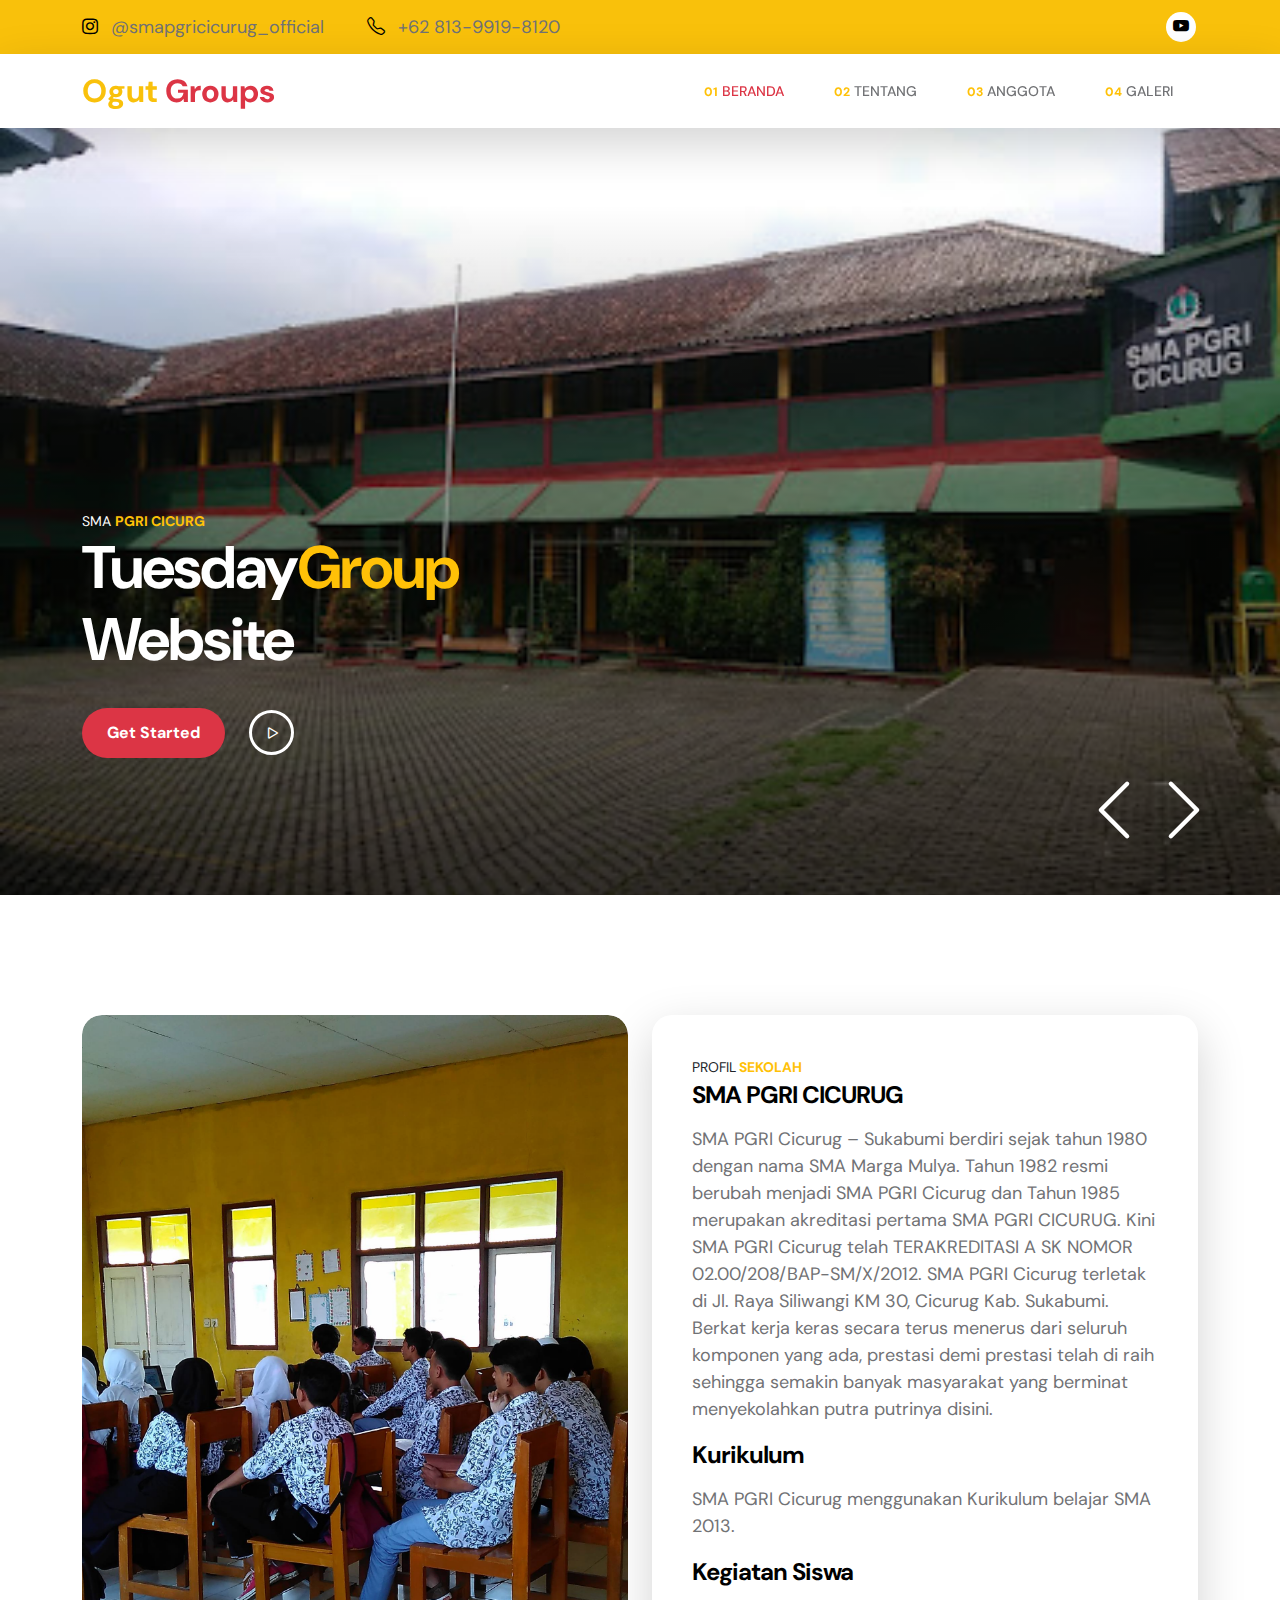
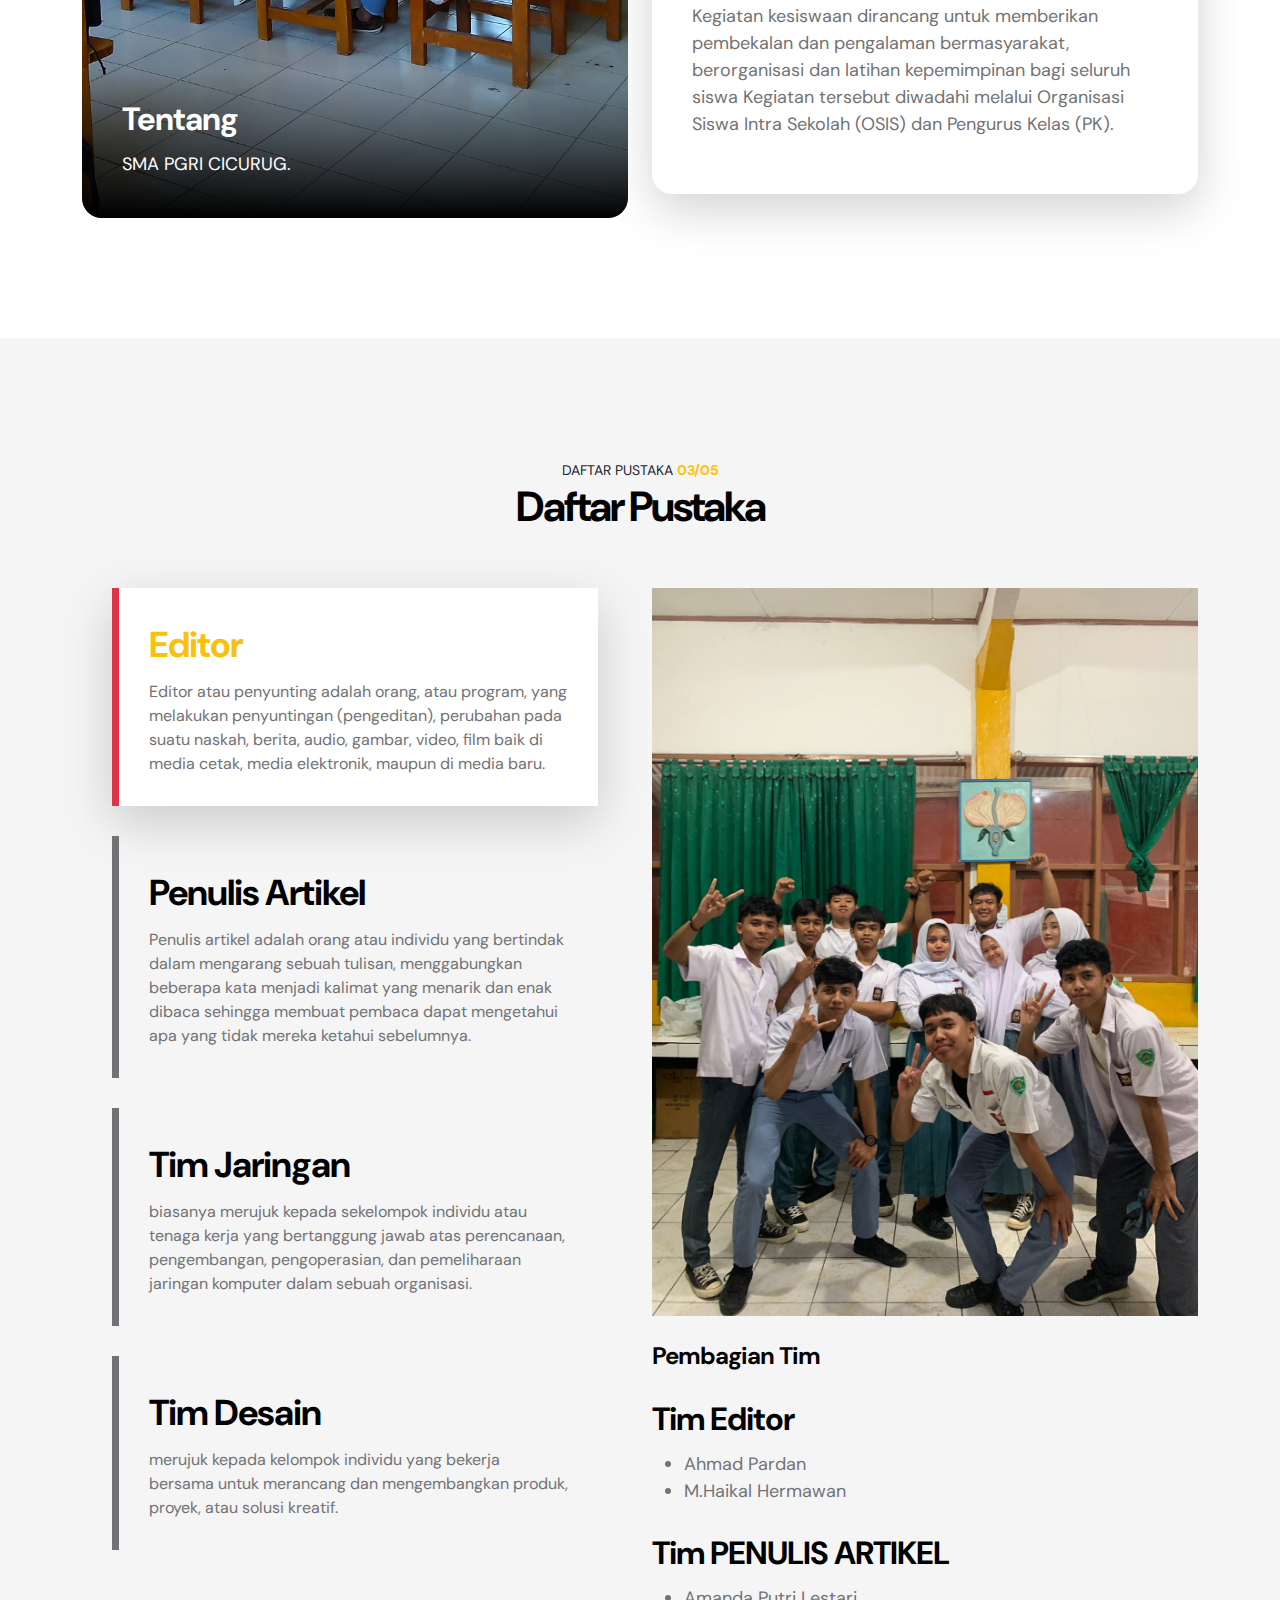
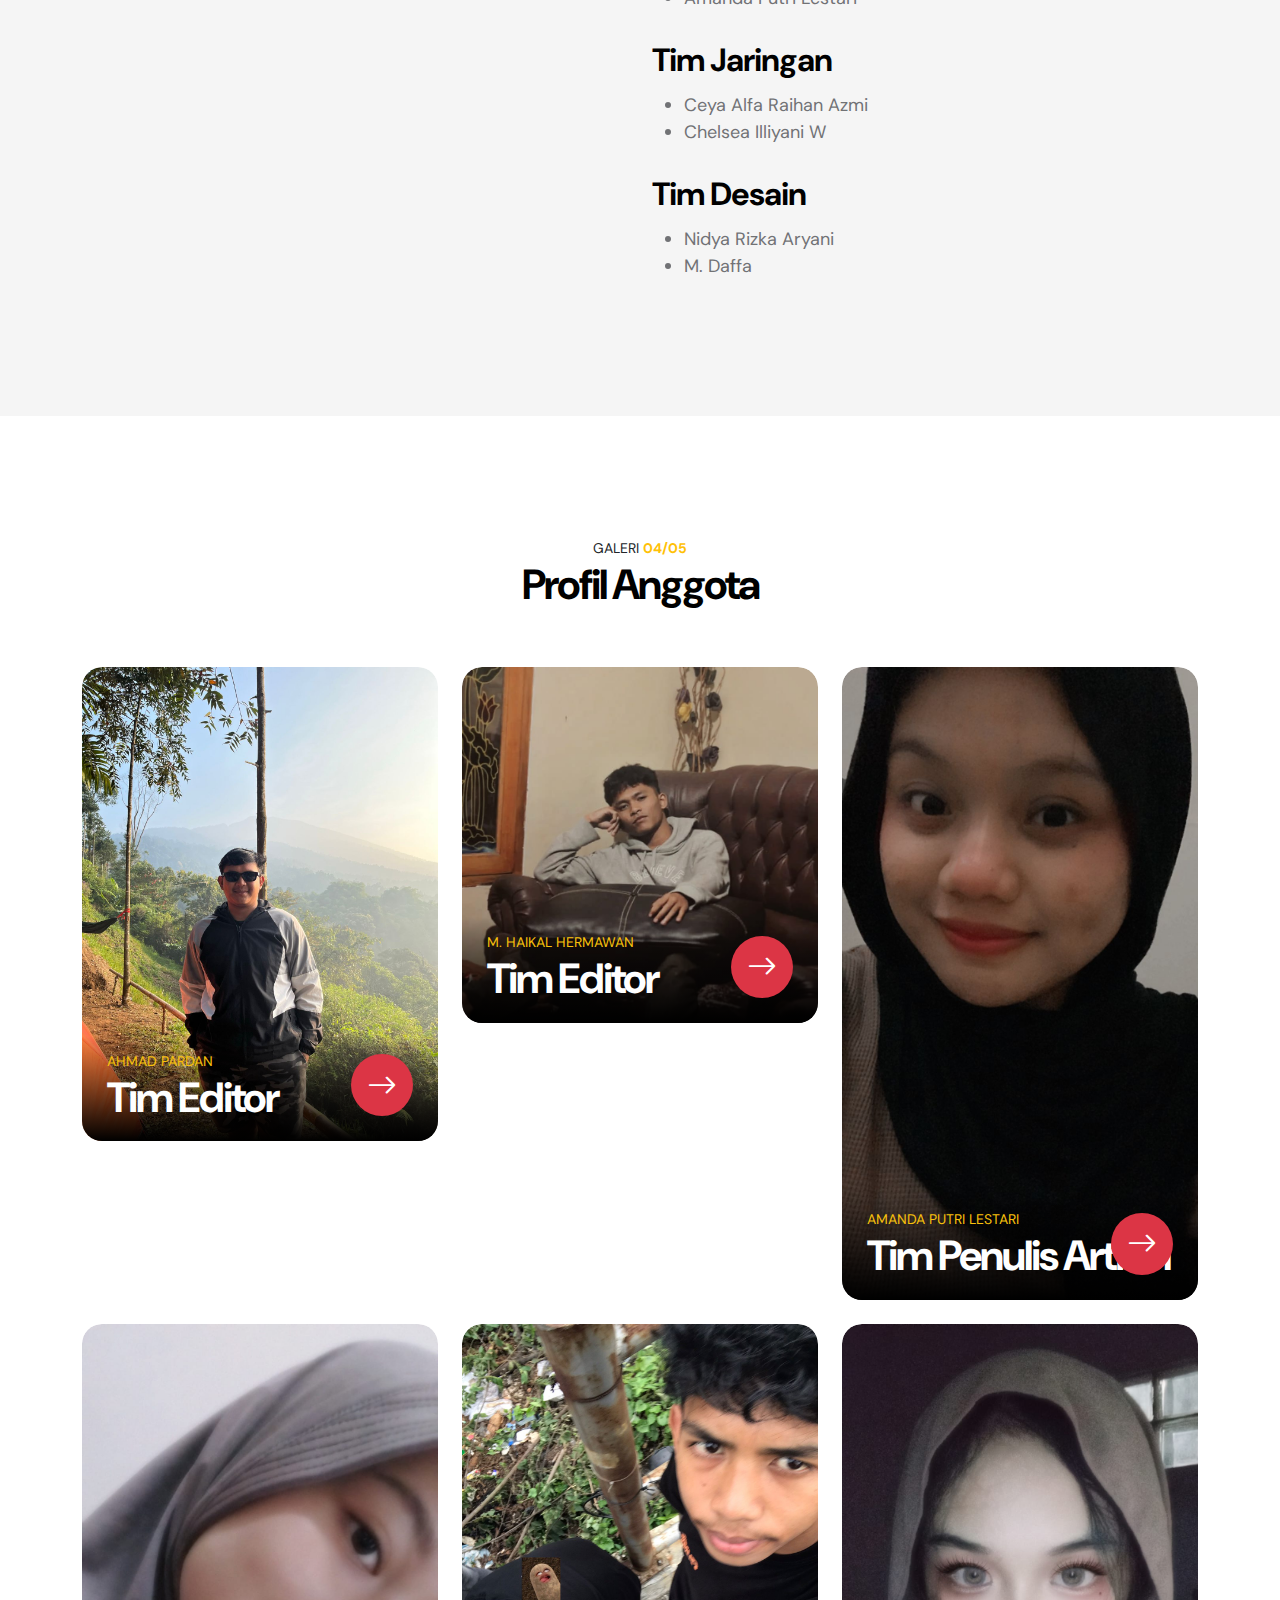
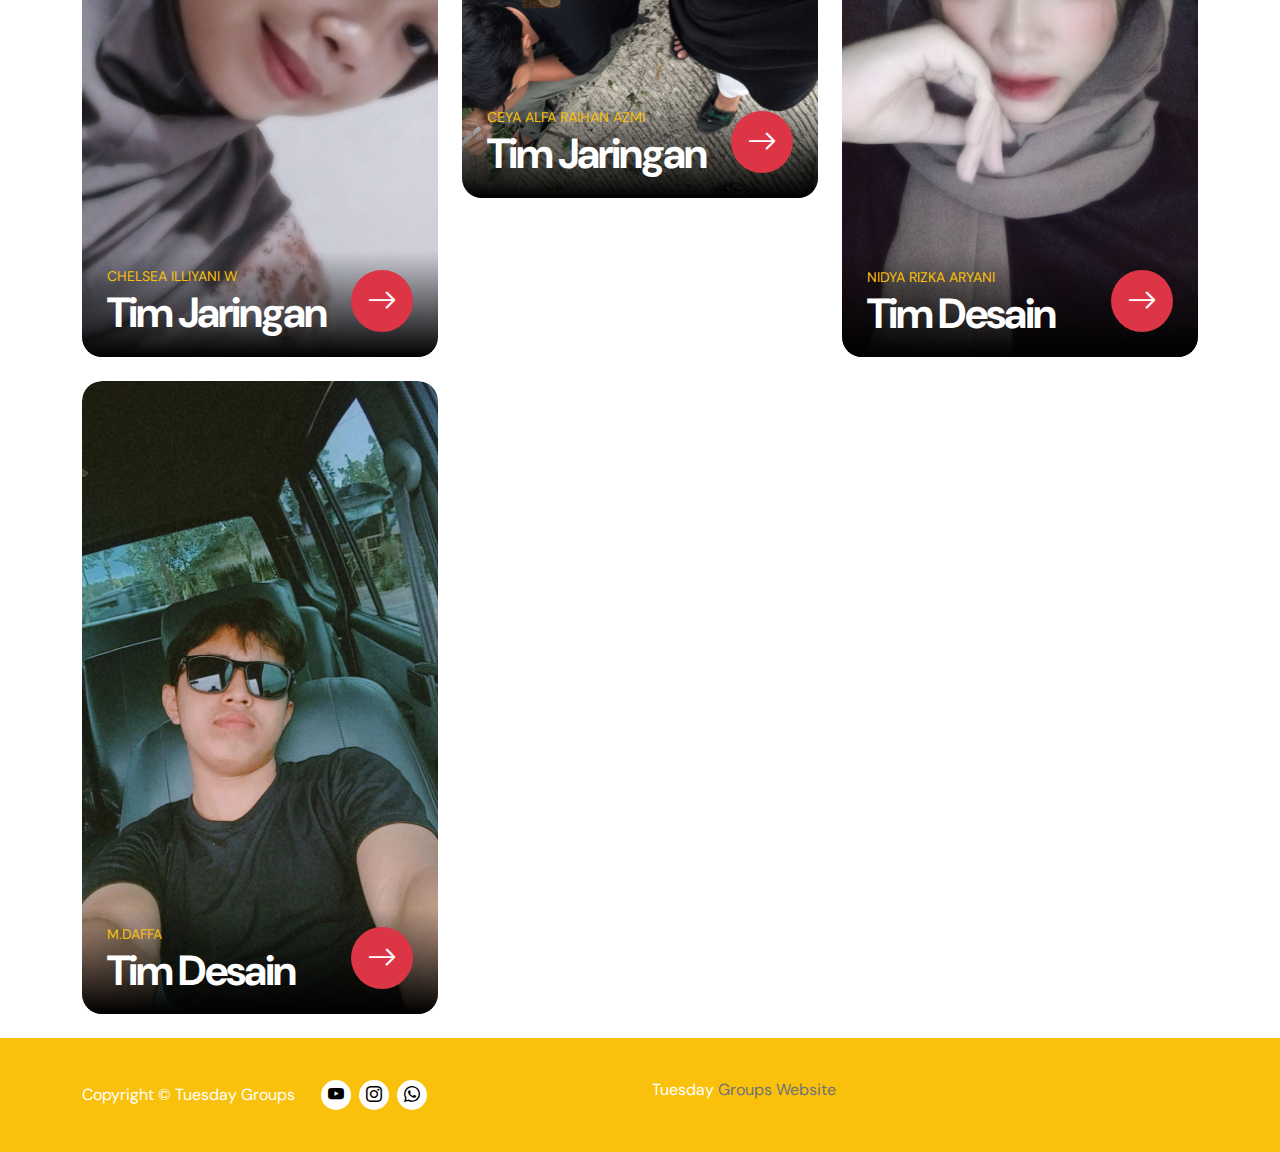
==== index.html @ cb502d22 "Tugas Sekolah" ====
<!doctype html>
<html lang="en">
    <head>
        <meta charset="utf-8">
        <meta name="viewport" content="width=device-width, initial-scale=1">

        <meta name="description" content="">
        <meta name="author" content="Tooplate">

        <title> Tuesday-Groups </title>

        <!-- CSS FILES -->
        <link rel="preconnect" href="https://fonts.googleapis.com">
        
        <link rel="preconnect" href="https://fonts.gstatic.com" crossorigin>
        
        <link href="https://fonts.googleapis.com/css2?family=DM+Sans:wght@400;500;700&display=swap" rel="stylesheet">

        <link href="css/bootstrap.min.css" rel="stylesheet">

        <link href="css/bootstrap-icons.css" rel="stylesheet">

        <link href="css/magnific-popup.css" rel="stylesheet">

        <link href="css/tooplate-waso-strategy.css" rel="stylesheet">

        <link rel="stylesheet" href="https://cdnjs.cloudflare.com/ajax/libs/font-awesome/5.15.3/css/all.min.css">

        
<!--

Tooplate 2130 Waso Strategy

https://www.tooplate.com/view/2130-waso-strategy

Free Bootstrap 5 HTML Template

-->

    </head>
    
    <body id="section_1">

        <header class="site-header">
            <div class="container">
                <div class="row align-items-center">

                    <div class="col-lg-3 col-md-5 col-7">
                        <p class="text-white mb-0">
                            <a href="https://www.instagram.com/smapgricicurug_official/">
                                <i class="fab fa-instagram site-header-icon me-2"></i>
                                @smapgricicurug_official
                            </a>
                        </p>
                    </div>

                    <div class="col-lg-3 col-md-5 col-7">
                        <p class="text-white mb-0">
                            <a href="http://wa.me/6281399198120">
                            <i class="bi-telephone site-header-icon me-2"></i>
                            +62 813-9919-8120 
                            </a>
                        </p>
                    </div>

                    <div class="col-lg-3 col-md-3 col-12 ms-auto">
                        <ul class="social-icon">
                            <li><a href="https://youtube.com/@smapgricicurugsukabumi6580?si=ct_vLJ131Aps_pqW" class="social-icon-link bi-youtube"></a></li>
                        </ul>
                    </div>

                </div>
            </div>
        </header>

        <nav class="navbar navbar-expand-lg bg-white shadow-lg">
            <div class="container">

                <a href="#" class="navbar-brand">Ogut<span class="text-danger"> Groups </span></a>

                <button class="navbar-toggler" type="button" data-bs-toggle="collapse" data-bs-target="#navbarNav" aria-controls="navbarNav" aria-expanded="false" aria-label="Toggle navigation">
                    <span class="navbar-toggler-icon"></span>
                </button>

                <div class="collapse navbar-collapse" id="navbarNav">
                    <ul class="navbar-nav ms-auto">
                        <li class="nav-item">
                            <a class="nav-link click-scroll" href="#section_1"><small class="small-title"><strong class="text-warning">01</strong></small> Beranda </a>
                        </li>

                        <li class="nav-item">
                            <a class="nav-link click-scroll" href="#section_2"><small class="small-title"><strong class="text-warning">02</strong></small> Tentang</a>
                        </li>

                        <li class="nav-item">
                            <a class="nav-link click-scroll" href="#section_3"><small class="small-title"><strong class="text-warning">03</strong></small> Anggota</a>
                        </li>

                        <li class="nav-item">
                            <a class="nav-link click-scroll" href="#section_4"><small class="small-title"><strong class="text-warning">04</strong></small> Galeri</a>
                        </li>
                    </ul>
                <div>
                        
            </div>
        </nav>

        <main>

            <section class="hero">
                <div class="container-fluid h-100">
                    <div class="row h-100">

                        <div id="carouselExampleCaptions" class="carousel carousel-fade hero-carousel slide" data-bs-ride="carousel">
                            <div class="carousel-inner">
                                <div class="carousel-item active">
                                    <div class="container position-relative h-100">
                                        <div class="carousel-caption d-flex flex-column justify-content-center">
                                            <small class="small-title">SMA <strong class="text-warning">PGRI CICURG</strong></small>

                                            <h1>Tuesday<span class="text-warning">Group</span> Website</h1>

                                            <div class="d-flex align-items-center mt-4">
                                                <a class="custom-btn btn custom-link" href="#section_2">Get Started</a>

                                                <a class="popup-youtube custom-icon d-flex ms-4" href="https://youtube.com/@smapgricicurugsukabumi6580?si=ct_vLJ131Aps_pqW">
                                                    <i class="bi-play play-icon d-flex m-auto text-white"></i>
                                                </a>
                                            </div>
                                        </div>
                                    </div>

                                    <div class="carousel-image-wrap">
                                        <img src="images/bg.jpg" class="img-fluid carousel-image" alt="">
                                    </div>
                                </div>

                                <div class="carousel-item">
                                    <div class="container position-relative h-100">
                                        <div class="carousel-caption d-flex flex-column justify-content-center">
                                            <small class="small-title">SMA <strong class="text-warning">PGRI CICURUG</strong></small>

                                            <h1>Tuesday  <span class="text-warning">group website</span></h1>

                                            <div class="d-flex align-items-center mt-4">
                                                <a class="custom-btn btn custom-link" href="#section_2">Get Started</a>

                                                <a class="popup-youtube custom-icon d-flex ms-4" href="https://www.youtube.com/watch?v=VStvZjykQ00">
                                                    <i class="bi-play play-icon d-flex m-auto text-white"></i>
                                                </a>
                                            </div>
                                        </div>
                                    </div>
                                    
                                    <div class="carousel-image-wrap">
                                        <img src="images/bg2.jpg" class="img-fluid carousel-image" alt="">
                                    </div>
                                </div>

                                <button class="carousel-control-prev" type="button" data-bs-target="#carouselExampleCaptions" data-bs-slide="prev">
                                    <span class="carousel-control-prev-icon" aria-hidden="true"></span>
                                    <span class="visually-hidden">Previous</span>
                                </button>

                                <button class="carousel-control-next" type="button" data-bs-target="#carouselExampleCaptions" data-bs-slide="next">
                                    <span class="carousel-control-next-icon" aria-hidden="true"></span>
                                    <span class="visually-hidden">Next</span>
                                </button>
                            </div>
                        </div>

                    </div>
                </div>
            </section>


            <section class="about section-padding" id="section_2">
                <div class="container">
                    <div class="row">

                        <div class="col-lg-6 col-12 mb-5 mb-lg-0">
                            <div class="about-image-wrap h-100">
                                <img src="images/about.jpg" class="img-fluid about-image" alt="">

                                <div class="about-image-info">
                                    <h4 class="text-white"> Tentang </h4>

                                    <p class="text-white mb-0">SMA PGRI CICURUG.</p>
                                </div>
                            </div>
                        </div>

                        <div class="col-lg-6 col-12 d-flex flex-column">
                            <div class="about-thumb bg-white shadow-lg">
                                
                                <div class="about-info">
                                    <small class="small-title"> Profil<strong class="text-warning"> Sekolah</strong></small>

                                    <h5 class="mb-3">SMA PGRI CICURUG</h5>

                                    <p>
                                        SMA PGRI Cicurug – Sukabumi berdiri sejak tahun 1980 dengan nama SMA Marga Mulya. Tahun 1982 resmi berubah menjadi SMA PGRI Cicurug dan Tahun 1985 merupakan akreditasi pertama SMA PGRI CICURUG. Kini SMA PGRI Cicurug telah TERAKREDITASI A SK NOMOR 02.00/208/BAP-SM/X/2012.

                                        SMA PGRI Cicurug terletak di Jl. Raya Siliwangi KM 30, Cicurug Kab. Sukabumi.
                                        
                                        Berkat kerja keras secara terus menerus dari seluruh komponen yang ada, prestasi demi prestasi telah di raih sehingga semakin banyak masyarakat yang berminat menyekolahkan putra putrinya disini.
                                    </p>

                                    <h5 class="mb-3">Kurikulum</h5>

                                    <p> 
                                        SMA PGRI Cicurug menggunakan Kurikulum belajar SMA 2013.
                                    </p>

                                    <h5 class="mb-3">Kegiatan Siswa</h5>

                                    <p>
                                        Kegiatan kesiswaan dirancang untuk memberikan pembekalan dan pengalaman bermasyarakat, 
                                        berorganisasi dan latihan kepemimpinan bagi seluruh siswa Kegiatan tersebut diwadahi melalui Organisasi Siswa Intra Sekolah (OSIS) dan Pengurus Kelas (PK).
                                    </p>

                                </div>
                            </div>

            </section>

            <section class="services section-padding" id="section_3">
                <div class="container">
                    <div class="row">

                        <div class="col-lg-10 col-12 text-center mx-auto mb-5">
                            <small class="small-title"> Daftar Pustaka <strong class="text-warning">03/05</strong></small>

                            <h2> Daftar Pustaka</h2>

                        </div>

                        <div class="col-lg-6 col-12">
                            <nav>
                                <div class="nav nav-tabs flex-column align-items-baseline" id="nav-tab" role="tablist">
                                    <button class="nav-link active" id="nav-business-tab" data-bs-toggle="tab" data-bs-target="#nav-business" type="button" role="tab" aria-controls="nav-business" aria-selected="true">
                                        <h3>Editor</h3>

                                        <span>
                                            Editor atau penyunting adalah orang, atau program, yang melakukan penyuntingan (pengeditan), perubahan pada suatu naskah, berita, audio, gambar, video, film baik di media cetak, media elektronik, maupun di media baru.
                                        </span>
                                    </button>

                                    <button class="nav-link" id="nav-strategy-tab" data-bs-toggle="tab" data-bs-target="#nav-strategy" type="button" role="tab" aria-controls="nav-strategy" aria-selected="false">
                                        <h3> Penulis Artikel </h3>
                                        
                                        <span>
                                            Penulis artikel adalah orang atau individu yang bertindak dalam mengarang sebuah tulisan, menggabungkan beberapa kata menjadi kalimat yang menarik dan enak dibaca sehingga membuat pembaca dapat mengetahui apa yang tidak mereka ketahui sebelumnya.
                                        </span>
                                    </button>

                                    <button class="nav-link" id="nav-video-tab" data-bs-toggle="tab" data-bs-target="#nav-video" type="button" role="tab" aria-controls="nav-video" aria-selected="false">
                                        <h3> Tim Jaringan </h3>
                                        
                                        <span>
                                            biasanya merujuk kepada sekelompok individu atau tenaga kerja yang bertanggung jawab atas perencanaan, pengembangan, pengoperasian, dan pemeliharaan jaringan komputer dalam sebuah organisasi.
                                        </span>
                                    </button>

                                    <button class="nav-link" id="nav-video-tab" data-bs-toggle="tab" data-bs-target="#nav-video" type="button" role="tab" aria-controls="nav-video" aria-selected="false">
                                        <h3> Tim Desain </h3>
                                        
                                        <span>
                                            merujuk kepada kelompok individu yang bekerja bersama untuk merancang dan mengembangkan produk, proyek, atau solusi kreatif.
                                        </span>
                                    </button>
                                </div>
                            </nav>
                        </div>

                        <div class="col-lg-6 col-12">
                            <div class="tab-content" id="nav-tabContent">
                                <div class="tab-pane fade show active" id="nav-business" role="tabpanel" aria-labelledby="nav-intro-tab">
                                    <img src="images/anggota/anggota2.jpg" class="img-fluid" alt="">

                                    <h5 class="mt-4 mb-2"> Pembagian Tim </h5>
                                    <h4 class="mt-4 mb-2 text-left">Tim Editor</h4>

                                    <ul>
                                        <li>Ahmad Pardan</li>
                                        <li>M.Haikal Hermawan</li>
                                    </ul>
                                    
                                    <h4 class="mt-4 mb-2 text-left">Tim PENULIS ARTIKEL</h4>
                                    <ul>
                                        <li>Amanda Putri Lestari</li>
                                    </ul>
                                    
                                    <h4 class="mt-4 mb-2 text-left">Tim Jaringan</h4>
                                    <ul>
                                        <li>Ceya Alfa Raihan Azmi</li>
                                        <li>Chelsea Illiyani W</li>
                                    </ul>
                                    
                                    <h4 class="mt-4 mb-2 text-left">Tim Desain</h4>
                                    <ul>
                                        <li>Nidya Rizka Aryani</li>
                                        <li>M. Daffa</li>
                                    </ul>
                                    
                                </div>
                            </div>
                        </div>

                    </div>
                </div>
            </section>

            <section class="projects section-padding pb-0" id="section_4">
                <div class="container">
                    <div class="row">

                        <div class="col-lg-10 col-12 text-center mx-auto mb-5">
                            <small class="small-title"> Galeri <strong class="text-warning">04/05</strong></small>

                            <h2> Profil Anggota </h2>
                        </div>

                        <div class="col-lg-4 col-12">
                            <div class="projects-thumb projects-thumb-small">
                                <a href="amd-pardan.html">
                                    <img src="images/anggota/amd-pardan.jpg" class="img-fluid projects-image" alt="">
                                    
                                    <div class="projects-info">
                                        <div class="projects-title-wrap">
                                            <small class="projects-small-title"> Ahmad Pardan </small>

                                            <h2 class="projects-title"> Tim Editor </h2>
                                        </div>

                                        <div class="projects-btn-wrap mt-4">
                                            <span class="custom-btn btn">
                                                <i class="bi-arrow-right"></i>
                                            </span>
                                        </div>
                                    </div>
                                </a>
                            </div>
                        </div>

                        <div class="col-lg-4 col-12">
                            <div class="projects-thumb projects-thumb-small">
                                <a href="haikal.html">
                                    <img src="images/anggota/m haikal.jpg" class="img-fluid projects-image" alt="">
                                    
                                    <div class="projects-info">
                                        <div class="projects-title-wrap">
                                            <small class="projects-small-title"> M. Haikal Hermawan </small>

                                            <h2 class="projects-title"> Tim Editor </h2>
                                        </div>

                                        <div class="projects-btn-wrap mt-4">
                                            <span class="custom-btn btn">
                                                <i class="bi-arrow-right"></i>
                                            </span>
                                        </div>
                                    </div>
                                </a>
                            </div>
                        </div>

                        <div class="col-lg-4 col-12">
                            <div class="projects-thumb projects-thumb-small">
                                <a href="amanda.html">
                                    <img src="images/anggota/amanda.jpg" class="img-fluid projects-image" alt="">
                                    
                                    <div class="projects-info">
                                        <div class="projects-title-wrap">
                                            <small class="projects-small-title"> Amanda Putri Lestari </small>

                                            <h2 class="projects-title"> Tim Penulis Artikel </h2>
                                        </div>

                                        <div class="projects-btn-wrap mt-4">
                                            <span class="custom-btn btn">
                                                <i class="bi-arrow-right"></i>
                                            </span>
                                        </div>
                                    </div>
                                </a>
                            </div>
                        </div>

                        <div class="col-lg-4 col-12">
                            <div class="projects-thumb projects-thumb-small">
                                <a href="Chelsea.html">
                                    <img src="images/anggota/chelsea.jpg" class="img-fluid projects-image" alt="">
                                    
                                    <div class="projects-info">
                                        <div class="projects-title-wrap">
                                            <small class="projects-small-title"> Chelsea Illiyani W </small>

                                            <h2 class="projects-title"> Tim Jaringan </h2>
                                        </div>

                                        <div class="projects-btn-wrap mt-4">
                                            <span class="custom-btn btn">
                                                <i class="bi-arrow-right"></i>
                                            </span>
                                        </div>
                                    </div>
                                </a>
                            </div>
                        </div>

                        <div class="col-lg-4 col-12">
                            <div class="projects-thumb projects-thumb-small">
                                <a href="Ceya.html">
                                    <img src="images/anggota/ceya.jpg" class="img-fluid projects-image" alt="">
                                    
                                    <div class="projects-info">
                                        <div class="projects-title-wrap">
                                            <small class="projects-small-title"> Ceya Alfa Raihan Azmi</small>

                                            <h2 class="projects-title"> Tim Jaringan </h2>
                                        </div>

                                        <div class="projects-btn-wrap mt-4">
                                            <span class="custom-btn btn">
                                                <i class="bi-arrow-right"></i>
                                            </span>
                                        </div>
                                    </div>
                                </a>
                            </div>
                        </div>

                        <div class="col-lg-4 col-12">
                            <div class="projects-thumb projects-thumb-small">
                                <a href="Nidya.html">
                                    <img src="images/anggota/nidya.jpg" class="img-fluid projects-image" alt="">
                                    
                                    <div class="projects-info">
                                        <div class="projects-title-wrap">
                                            <small class="projects-small-title"> Nidya Rizka Aryani </small>

                                            <h2 class="projects-title"> Tim Desain </h2>
                                        </div>

                                        <div class="projects-btn-wrap mt-4">
                                            <span class="custom-btn btn">
                                                <i class="bi-arrow-right"></i>
                                            </span>
                                        </div>
                                    </div>
                                </a>
                            </div>
                        </div>

                        <div class="col-lg-4 col-12">
                            <div class="projects-thumb projects-thumb-small">
                                <a href="daffa.html">
                                    <img src="images/anggota//daffa.jpg" class="img-fluid projects-image" alt="">
                                    
                                    <div class="projects-info">
                                        <div class="projects-title-wrap">
                                            <small class="projects-small-title"> M.Daffa </small>

                                            <h2 class="projects-title"> Tim Desain </h2>
                                        </div>

                                        <div class="projects-btn-wrap mt-4">
                                            <span class="custom-btn btn" href="project-detail.html">
                                                <i class="bi-arrow-right"></i>
                                            </span>
                                        </div>
                                    </div>
                                </a>
                            </div>
                        </div>

                    </div>
                </div>
            </section>
        </main>

        <footer class="site-footer">
            <div class="container">
                <div class="row">
                        
                    <div class="col-lg-6 col-12">
                        <div class="site-footer-wrap d-flex align-items-center">
                            <p class="copyright-text mb-0 me-4">Copyright © Tuesday Groups</p>

                            
                            <ul class="social-icon">                                  
                                <li><a href="https://youtube.com/@smapgricicurugsukabumi6580?si=ct_vLJ131Aps_pqW" class="social-icon-link bi-youtube"></a></li>
                                <li><a href="https://www.instagram.com/prdan0gutt_/" class="social-icon-link bi-instagram"></a></li>
                                <li><a href="http://wa.me/6281399198120" class="social-icon-link bi-whatsapp"></a></li>
                            </ul>
                            
                        </div>
                    </div>
                    
                    <div class="col-lg-6 col-12">
                    	<p class="copyright-text mb-0 me-4">Tuesday <a href="https://www.tooplate.com/" target="_blank">Groups Website</a></p>
                    </div>

                </div>
            </div>
        </footer>

        <!-- JAVASCRIPT FILES -->
        <script src="js/jquery.min.js"></script>
        <script src="js/bootstrap.min.js"></script>
        <script src="js/jquery.sticky.js"></script>
        <script src="js/jquery.magnific-popup.min.js"></script>
        <script src="js/magnific-popup-options.js"></script>
        <script src="js/click-scroll.js"></script>
        <script src="js/custom.js"></script>

    </body>
</html>
---- css/tooplate-waso-strategy.css ----
/*

Tooplate 2130 Waso Strategy

https://www.tooplate.com/view/2130-waso-strategy

Free Bootstrap 5 HTML Template

*/


/*---------------------------------------
  CUSTOM PROPERTIES ( VARIABLES )             
-----------------------------------------*/
:root {
  --white-color:                  #ffffff;
  --primary-color:                #f9c10b;
  --secondary-color:              #dc3545;
  --section-bg-color:             #f5f5f5;
  --dark-color:                   #000000;
  --p-color:                      #717275;

  --body-font-family:             'DM Sans', sans-serif;

  --h1-font-size:                 60px;
  --h2-font-size:                 42px;
  --h3-font-size:                 36px;
  --h4-font-size:                 32px;
  --h5-font-size:                 24px;
  --h6-font-size:                 22px;
  --p-font-size:                  18px;
  --menu-font-size:               14px;
  --copyright-text-font-size:     16px;

  --font-weight-normal:           400;
  --font-weight-medium:           500;
  --font-weight-bold:             700;
}

body {
    background: var(--white-color);
    font-family: var(--body-font-family); 
}


/*---------------------------------------
  TYPOGRAPHY               
-----------------------------------------*/

h2,
h3,
h4,
h5,
h6 {
  color: var(--dark-color);
}

h1,
h2,
h3,
h4,
h5,
h6 {
  font-weight: var(--font-weight-bold);
  letter-spacing: -1px;
}

h1 {
  font-size: var(--h1-font-size);
  letter-spacing: -2px;
}

h2 {
  font-size: var(--h2-font-size);
  letter-spacing: -2px;
}

h3 {
  font-size: var(--h3-font-size);
  line-height: inherit;
}

h4 {
  font-size: var(--h4-font-size);
  line-height: inherit;
}

h5 {
  font-size: var(--h5-font-size);
  line-height: normal;
}

h6 {
  font-size: var(--h6-font-size);
}

p {
  color: var(--p-color);
  font-size: var(--p-font-size);
  font-weight: var(--font-weight-normal);
}

ul li {
  color: var(--p-color);
  font-size: var(--p-font-size);
  font-weight: var(--font-weight-normal);
}

a, 
button {
  touch-action: manipulation;
  transition: all 0.3s;
}

a {
  color: var(--p-color);
  text-decoration: none;
}

a:hover {
  color: var(--primary-color);
}

::selection {
  background: var(--primary-color);
  color: var(--white-color);
}

::-moz-selection {
  background: var(--primary-color);
  color: var(--white-color);
}

.section-hero ::selection,
.bg-warning ::selection {
  background: #f9d55c;
}

.section-padding {
  padding-top: 120px;
  padding-bottom: 120px;
}

.custom-border-radius {
  border-radius: 20px;
}

b,
strong {
  font-weight: var(--font-weight-bold);
}

.small-title {
  text-transform: uppercase;
}


/*---------------------------------------
  CUSTOM ICON               
-----------------------------------------*/
.custom-icon {
  display: inline-block;
  height: 45px;
  width: 45px;
  line-height: 45px;
  border: 3px solid var(--white-color);
  text-align: center;
  border-radius: 50%;
  font-size: 20px;
  position: relative;
}

.custom-icon::before,
.custom-icon::after {
  box-sizing: inherit;
  content: "";
  position: absolute;
  width: 100%;
  height: 100%;
  left: 0;
  top: 0;
  border-radius: 50%;
}

.custom-icon::before {
  border: 3px solid transparent;
}

.custom-icon::after {
  border: 0 solid transparent;
}

.custom-icon:hover {
  border-color: transparent;
}

.custom-icon:hover::before {
  border-top-color: var(--primary-color);
  border-right-color: var(--primary-color);
  border-bottom-color: var(--primary-color);
  transition: border-top-color .15s linear,border-right-color .15s linear .1s,border-bottom-color .15s linear .2s;
}

.custom-icon:hover::after {
  border-top: 3px solid var(--primary-color);
  border-left-width: 3px;
  border-right-width: 3px;
  transform: rotate(270deg);
  transition: transform .4s linear 0s,border-left-width 0s linear .35s;
}

.play-icon::before {
  position: relative;
  left: 1px;
}


/*---------------------------------------
  CUSTOM BUTTON               
-----------------------------------------*/
.custom-btn {
  background: var(--secondary-color);
  border-radius: 100px;
  color: var(--white-color);
  font-size: var(--copyright-text-font-size);
  font-weight: var(--font-weight-bold);
  padding: 12px 24px;
}

.custom-btn:hover {
  background: var(--primary-color);
  color: var(--white-color);
}

.custom-bg-primary {
  background: var(--primary-color);
}

.custom-bg-primary:hover {
  background: var(--white-color);
  color: var(--dark-color);
}


/*---------------------------------------
  NAVIGATION              
-----------------------------------------*/
.navbar {
  z-index: 9;
  right: 0;
  left: 0;
}

.navbar-brand {
  font-size: 32px;
  font-weight: var(--font-weight-bold);
  color: var(--primary-color);
}

.navbar-expand-lg .navbar-nav .nav-link {
  padding-right: 25px;
  padding-left: 25px;
}

.navbar-nav .nav-link {
  color: var(--p-color);
  font-size: var(--menu-font-size);
  font-weight: var(--font-weight-medium);
  text-transform: uppercase;
  padding-top: 15px;
  padding-bottom: 15px;
}

.navbar-nav .nav-link.active, 
.navbar-nav .nav-link:hover,
.projects-detail-page .navbar-nav .nav-link.active:hover {
  color: var(--secondary-color);
}

.projects-detail-page .navbar-nav .nav-link.active {
  color: var(--p-color);
}

.navbar-toggler {
  border: 0;
  padding: 0;
  cursor: pointer;
  margin: 0;
  width: 30px;
  height: 35px;
  outline: none;
}

.navbar-toggler:focus {
  outline: none;
  box-shadow: none;
}

.navbar-toggler[aria-expanded="true"] .navbar-toggler-icon {
  background: transparent;
}

.navbar-toggler[aria-expanded="true"] .navbar-toggler-icon:before,
.navbar-toggler[aria-expanded="true"] .navbar-toggler-icon:after {
  transition: top 300ms 50ms ease, -webkit-transform 300ms 350ms ease;
  transition: top 300ms 50ms ease, transform 300ms 350ms ease;
  transition: top 300ms 50ms ease, transform 300ms 350ms ease, -webkit-transform 300ms 350ms ease;
  top: 0;
}

.navbar-toggler[aria-expanded="true"] .navbar-toggler-icon:before {
  transform: rotate(45deg);
}

.navbar-toggler[aria-expanded="true"] .navbar-toggler-icon:after {
  transform: rotate(-45deg);
}

.navbar-toggler .navbar-toggler-icon {
  background: var(--dark-color);
  transition: background 10ms 300ms ease;
  display: block;
  width: 30px;
  height: 2px;
  position: relative;
}

.navbar-toggler .navbar-toggler-icon:before,
.navbar-toggler .navbar-toggler-icon:after {
  transition: top 300ms 350ms ease, -webkit-transform 300ms 50ms ease;
  transition: top 300ms 350ms ease, transform 300ms 50ms ease;
  transition: top 300ms 350ms ease, transform 300ms 50ms ease, -webkit-transform 300ms 50ms ease;
  position: absolute;
  right: 0;
  left: 0;
  background: var(--dark-color);
  width: 30px;
  height: 2px;
  content: '';
}

.navbar-toggler .navbar-toggler-icon::before {
  top: -8px;
}

.navbar-toggler .navbar-toggler-icon::after {
  top: 8px;
}

.breadcrumb-item.active {
  color: var(--primary-color);
}


/*---------------------------------------
  SITE HEADER              
-----------------------------------------*/
.site-header {
  background: var(--primary-color);
  padding-top: 10px;
  padding-bottom: 10px;
}

.site-header-icon {
  color: var(--dark-color);
}

.site-header .social-icon {
  text-align: right;
}


/*---------------------------------------
  HERO              
-----------------------------------------*/
.hero {
  position: relative;
  height: calc(100vh - 133px);
}

.section-hero {
  background-image: url('../images/cv/cv2.jpg');
  background-repeat: no-repeat;
  background-position: center;
  background-size: cover;
  position: relative;
  height: auto;
  padding-top: 180px;
  padding-bottom: 180px;
}

.section-hero::before {
  content: "";
  background: linear-gradient(to top, var(--dark-color), transparent 90%);
  position: absolute;
  top: 0;
  right: 0;
  left: 0;
  width: 100%;
  height: 100%;
  pointer-events: none;
  opacity: 0.7;
}

.section-hero-text {
  position: relative;
}

.carousel {
  padding-right: 0;
  padding-left: 0;
}

.hero-carousel,
.carousel-inner,
.carousel-item {
  height: 100%;
}

.carousel-image-wrap::before {
  content: "";
  background: linear-gradient(to top, var(--dark-color), transparent 90%);
  position: absolute;
  z-index: 2;
  top: 0;
  right: 0;
  left: 0;
  width: 100%;
  height: 100%;
  pointer-events: none;
  opacity: 0.7;
}

.carousel-caption {
  z-index: 9;
  top: 32%;
  bottom: 0;
  left: 0;
  text-align: left;
  width: 50%;
  margin-right: 12px;
  margin-left: 12px;
}

.carousel-image-wrap {
  position: absolute;
  top: 0;
  right: 0;
  bottom: 0;
  width: 100%;
  height: 100%;
  margin-left: auto;
}

.carousel-image {
  width: 100%;
  height: 100%;
  object-fit: cover;
}

.carousel-control-next, 
.carousel-control-prev {
  top: auto;
  bottom: 50px;
  opacity: 1;
}

.carousel-control-prev {
  left: auto;
  right: 70px;
}

.carousel-control-next-icon, 
.carousel-control-prev-icon {
  width: 70px;
  height: 70px;
}


/*---------------------------------------
  ABOUT              
-----------------------------------------*/
.about-image-wrap {
  border-radius: 20px;
  position: relative;
  overflow: hidden;
}

.about-image-info {
  background: linear-gradient(to top, var(--dark-color), transparent 90%);
  position: absolute;
  bottom: 0;
  right: 0;
  left: 0;
  padding: 40px;
}

.about-image {
  border-radius: 20px;
  width: 100%;
  height: 100%;
  object-fit: cover;
}

.about-thumb {
  background: var(--primary-color);
  border-radius: 20px;
  margin-bottom: 24px;
  padding: 40px;
}


/*---------------------------------------
  SERVICES              
-----------------------------------------*/
.services {
  background: var(--section-bg-color);
}

.nav-tabs {
  border-bottom: 0;
}

.nav-tabs .nav-link,
.nav-tabs .nav-link span {
  color: var(--p-color);
  display: block;
  text-align: left;
}

.nav-tabs .nav-link {
  border-radius: 0;
  border: 0;
  border-left: 7px solid var(--p-color);
  margin-right: 30px;
  margin-left: 30px;
  margin-bottom: 30px;
  padding: 30px;
  transition: all 0.3s ease-in-out;
}

.nav-tabs .nav-item.show .nav-link, 
.nav-tabs .nav-link.active,
.nav-tabs .nav-link:focus, 
.nav-tabs .nav-link:hover {
  border-left-color: var(--secondary-color);
  background: var(--white-color);
  box-shadow: 0 1rem 3rem rgba(0,0,0,.175);
}

.nav-tabs .nav-link.active h3,
.nav-tabs .nav-link:focus h3, 
.nav-tabs .nav-link:hover h3 {
  color: var(--primary-color);
}


/*---------------------------------------
  PROJECTS              
-----------------------------------------*/
.projects-thumb {
  border-radius: 20px;
  position: relative;
  overflow: hidden;
  margin-bottom: 24px;
  transition: all 0.3s;
  cursor: pointer;
}

.projects-thumb-large {
  min-height: 356px;
}

.projects-thumb:hover {
  background: var(--white-color);
  box-shadow: 0 1rem 3rem rgba(0,0,0,.175);
}

.projects-thumb:hover .projects-image {
  transform: scale(1.2);
}

.projects-thumb:hover .projects-title-wrap {
  padding-bottom: 30px;
}

.projects-thumb:hover .custom-btn,
.projects-btn-wrap .custom-btn:hover {
  background: var(--primary-color);
}

.projects-title-wrap {
  background: linear-gradient(to top, var(--dark-color), transparent 90%);
  position: absolute;
  bottom: 0;
  right: 0;
  left: 0;
  padding: 25px 25px 10px 25px;
  transition: all 0.2s;
}

.projects-small-title {
  color: var(--primary-color);
  text-transform: uppercase;
}

.projects-title {
  color: var(--white-color);
}

.projects-image {
  border-radius: 20px;
  width: 100%;
  height: auto;
  transition: all 0.3s;
}

.projects-thumb-large .projects-image {
  object-fit: cover;
  height: 100%;
}

.projects-btn-wrap {
  position: absolute;
  bottom: 25px;
  right: 25px;
}

.projects-btn-wrap .custom-btn {
  font-size: 30px;
  padding: 7.5px 15px;
}


/*---------------------------------------
  CONTACT INFO               
-----------------------------------------*/
.contact-thumb {
  position: relative;
  bottom: 140px;
  margin-bottom: -140px;
}

.contact-info {
  border-radius: 20px;
  padding: 40px;
}

.google-map {
  border-radius: 20px;
}

.contact-icon {
  color: var(--primary-color);
  font-size: var(--h4-font-size);
}


/*---------------------------------------
  CONTACT              
-----------------------------------------*/
.contact-container-wrap {
  background-color: var(--primary-color);
  padding-bottom: 120px;
}

.contact-form {
  margin-top: 30px;
  margin-right: 30px;
}


/*---------------------------------------
  CUSTOM FORM               
-----------------------------------------*/
.custom-form .form-control {
  background: transparent;
  box-shadow: none;
  border-radius: 0;
  border: 0;
  border-bottom: 3px solid var(--section-bg-color);
  margin-bottom: 24px;
  padding-top: 13px;
  padding-bottom: 13px;
  transition: all 0.3s;
  outline: none;
}

.custom-form .form-control:hover,
.custom-form .form-control:focus {
  background: var(--white-color);
}

.custom-form button[type="submit"] {
  background: var(--secondary-color);
  border-radius: 100px;
  border: 0;
  color: var(--white-color);
  font-weight: var(--font-weight-bold);
  transition: all 0.3s;
  margin-bottom: 0;
}

.custom-form button[type="submit"]:hover,
.custom-form button[type="submit"]:focus {
  background: var(--white-color);
  color: var(--dark-color);
}


/*---------------------------------------
  SITE FOOTER              
-----------------------------------------*/
.site-footer {
  background: var(--primary-color);
  padding-top: 40px;
  padding-bottom: 40px;
}

.site-footer .copyright-text {
  color: var(--white-color);
  font-size: var(--copyright-text-font-size);
}


/*---------------------------------------
  SOCIAL ICON               
-----------------------------------------*/
.social-icon {
  margin: 0;
  padding: 0;
}

.social-icon li {
  list-style: none;
  display: inline-block;
  vertical-align: top;
}

.social-icon-link {
  background: var(--white-color);
  border-radius: 20px;
  font-size: var(--copyright-text-font-size);
  color: var(--dark-color);
  display: inline-block;
  vertical-align: top;
  margin: 2px;
  width: 30px;
  height: 30px;
  line-height: 30px;
  text-align: center;
}

.social-icon-link:hover {
  color: var(--primary-color);
}


/*---------------------------------------
  RESPONSIVE STYLES               
-----------------------------------------*/
@media screen and (min-width: 1600px) {
  .projects-thumb-large {
    min-height: 416px;
  }
}

@media screen and (max-width: 1280px) {
  .contact svg {
    bottom: 0;
    margin-bottom: 0;
  }
}

@media screen and (max-width: 991px) {
  h1 {
    font-size: 48px;
  }

  h2 {
    font-size: 36px;
  }

  h3 {
    font-size: 32px;
  }

  h4 {
    font-size: 28px;
  }

  h5 {
    font-size: 20px;
  }

  h6 {
    font-size: 18px;
  }

  .section-padding {
    padding-top: 80px;
    padding-bottom: 80px;
  }

  .custom-btn {
    font-size: var(--copyright-text-font-size);
    padding: 8px 16px;
  }

  .navbar-expand-lg .navbar-nav .nav-link {
    padding-left: 0;
  }

  .navbar-nav .nav-link {
    padding-top: 10px;
    padding-bottom: 10px;
  }

  .site-header .social-icon {
    text-align: left;
    margin-top: 10px;
  }

  .carousel-caption {
    width: 100%;
  }

  .about-thumb {
    padding: 30px;
  }

  .about-image {
    height: auto;
    margin-bottom: 24px;
  }

  .contact-container-wrap {
    padding-bottom: 50px;
  }

  .contact-form {
    margin-right: 0;
    margin-top: 80px;
    margin-bottom: 50px;
  }

  .contact-thumb {
    bottom: 0;
    margin-bottom: 0;
  }

  .site-footer {
    text-align: center;
  }
}

@media screen and (max-width: 480px) {
  h1 {
    font-size: 38px;
  }

  h2 {
    font-size: 32px;
  }

  h3 {
    font-size: 28px;
  }

  h4 {
    font-size: 24px;
  }

  h5 {
    font-size: 20px;
  }

  .contact-icon {
    font-size: 24px;
  }

  .site-header p {
    font-size: 14px;
  }

  .carousel-control-next, 
  .carousel-control-prev {
    bottom: 20px;
  }

  .nav-tabs .nav-link {
    margin-right: 0;
    margin-left: 0;
    padding: 15px;
  }

  .contact-info {
    padding: 30px 25px;
  }

  .site-footer-wrap {
    flex-direction: column;
  }

  .copyright-text {
    padding-bottom: 10px;
  }
}
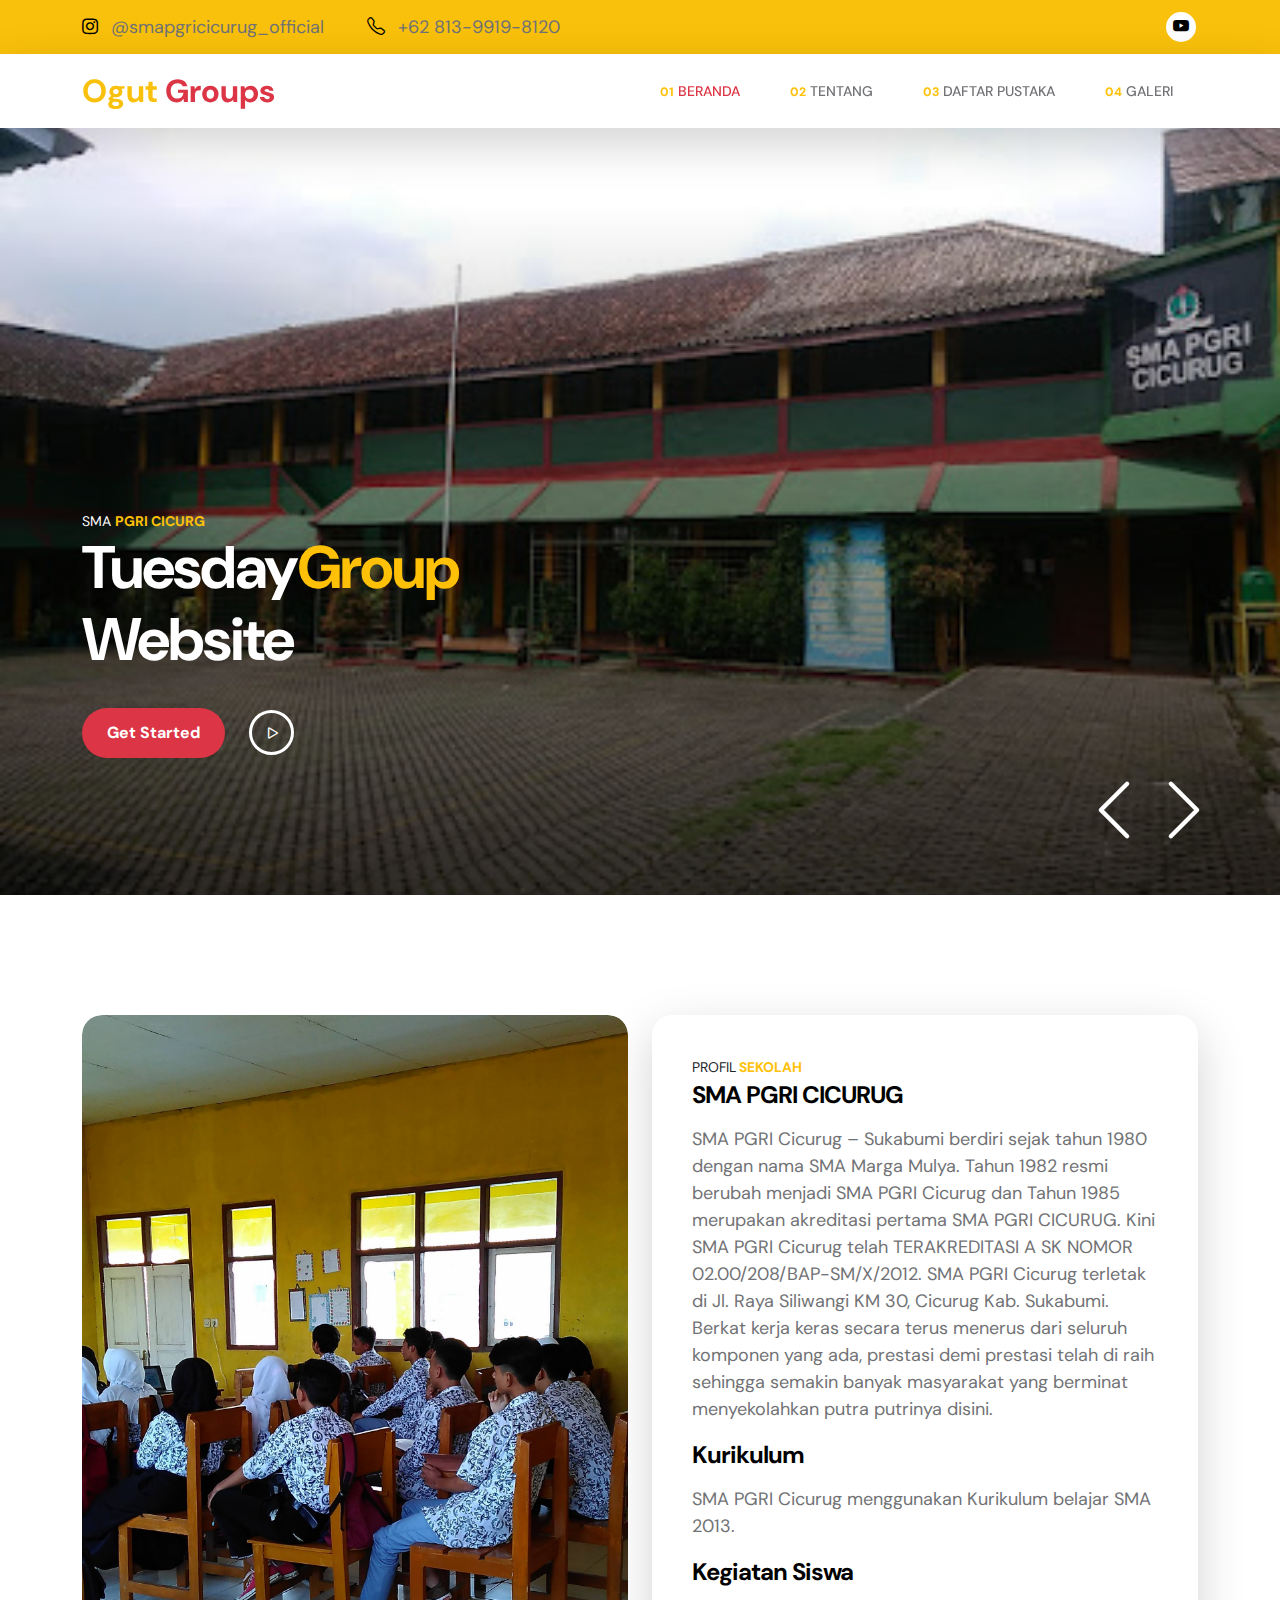
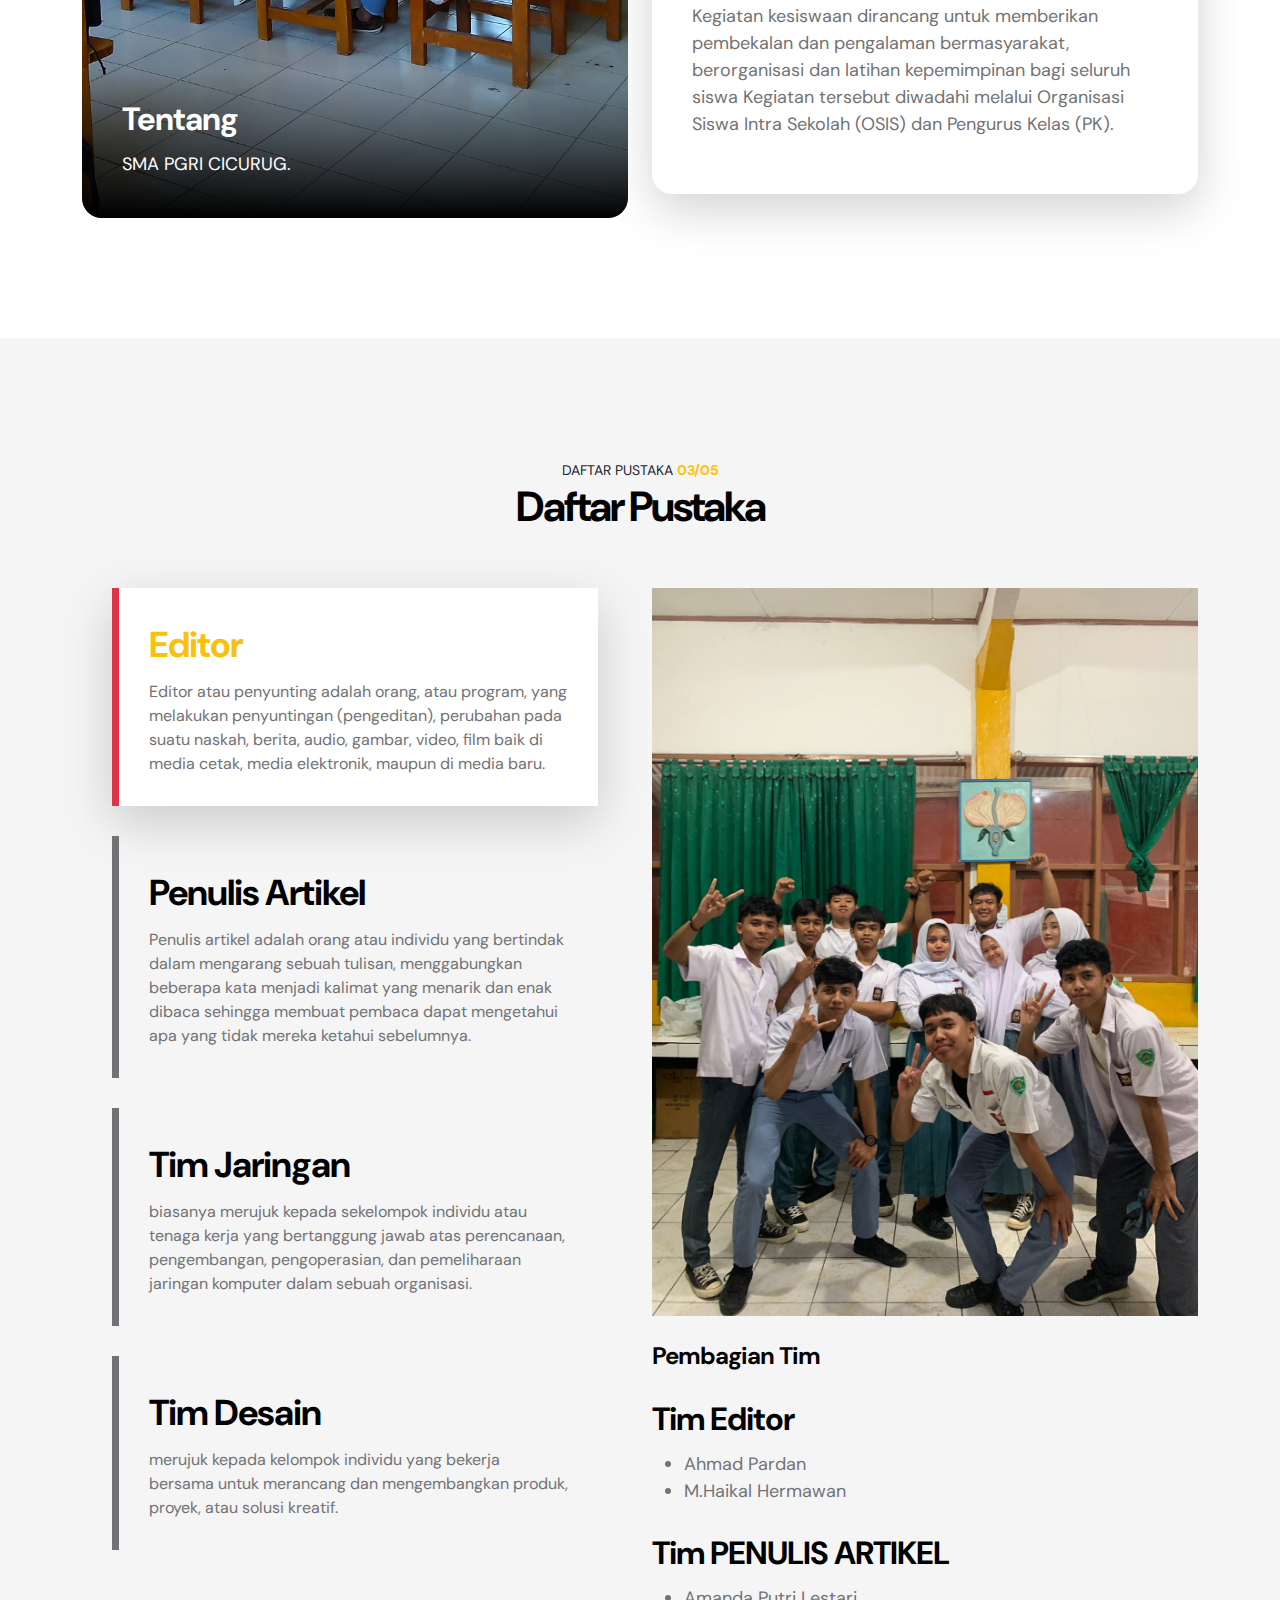
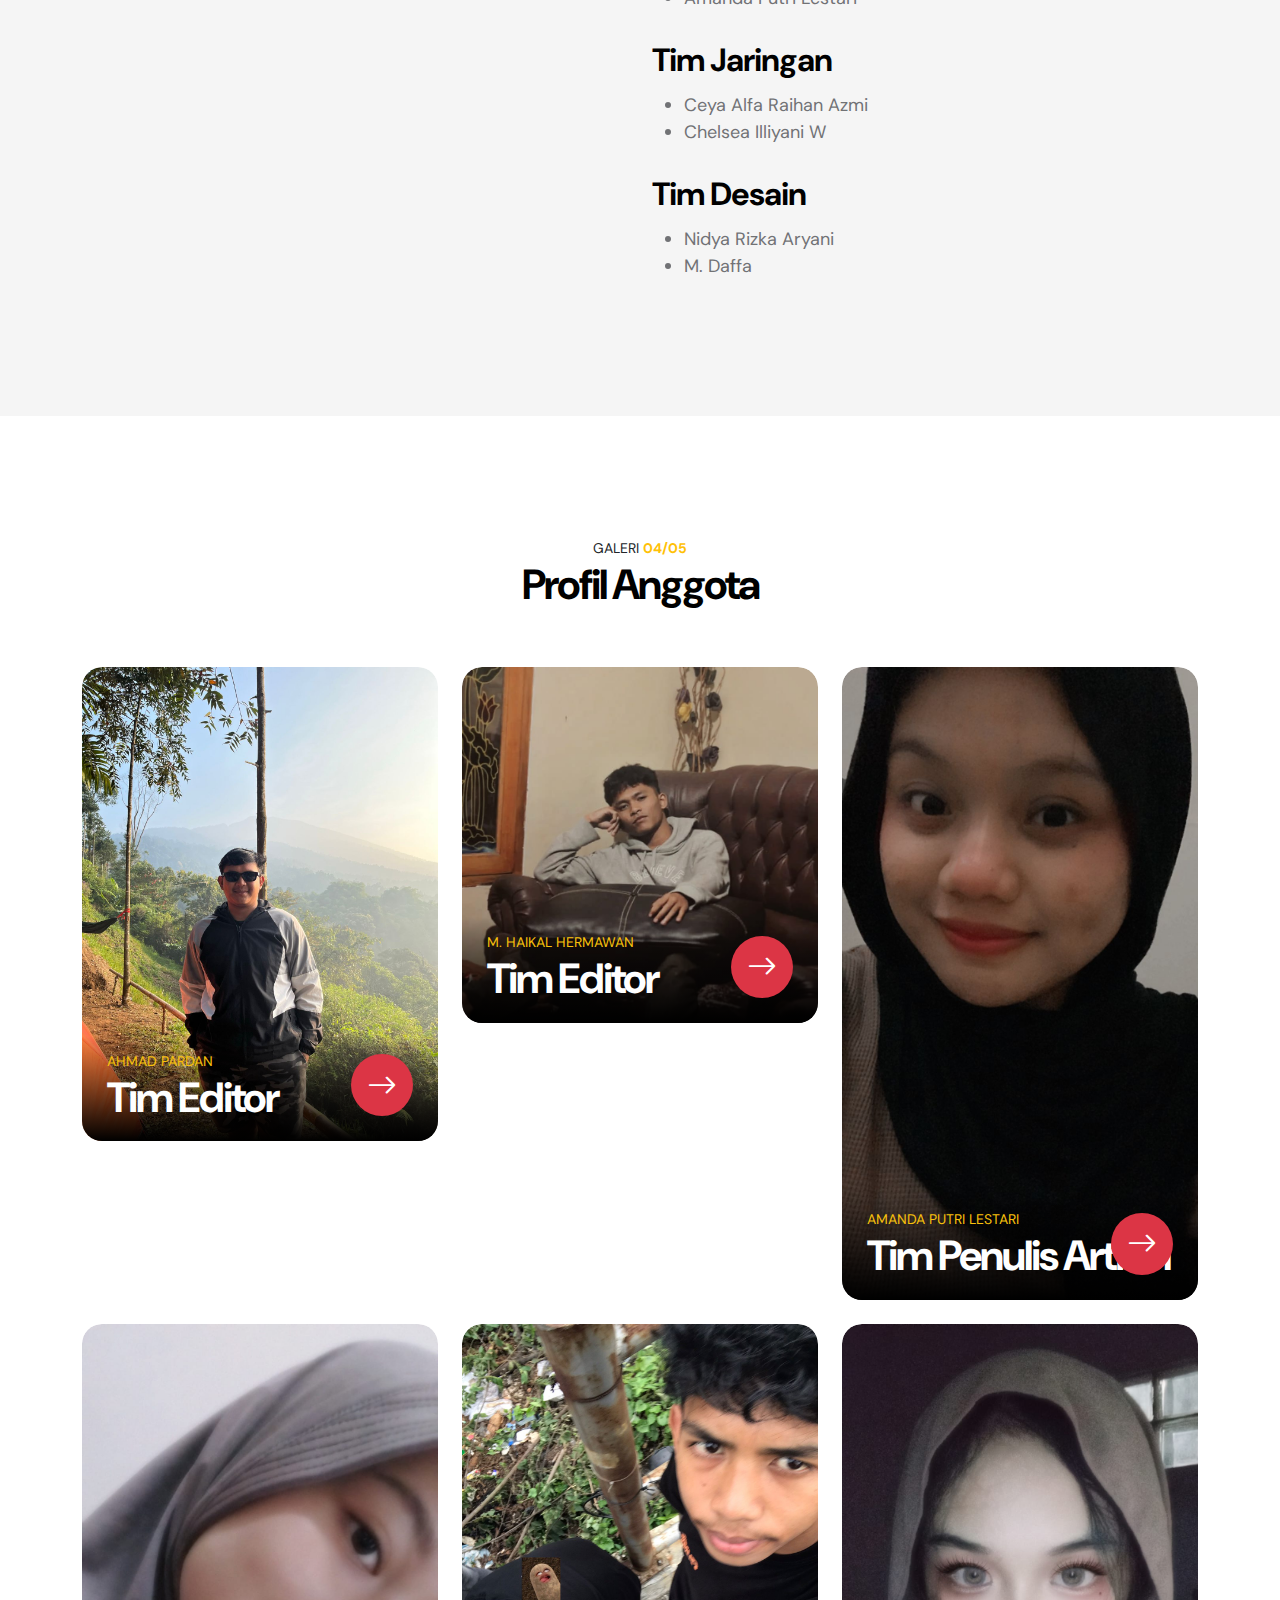
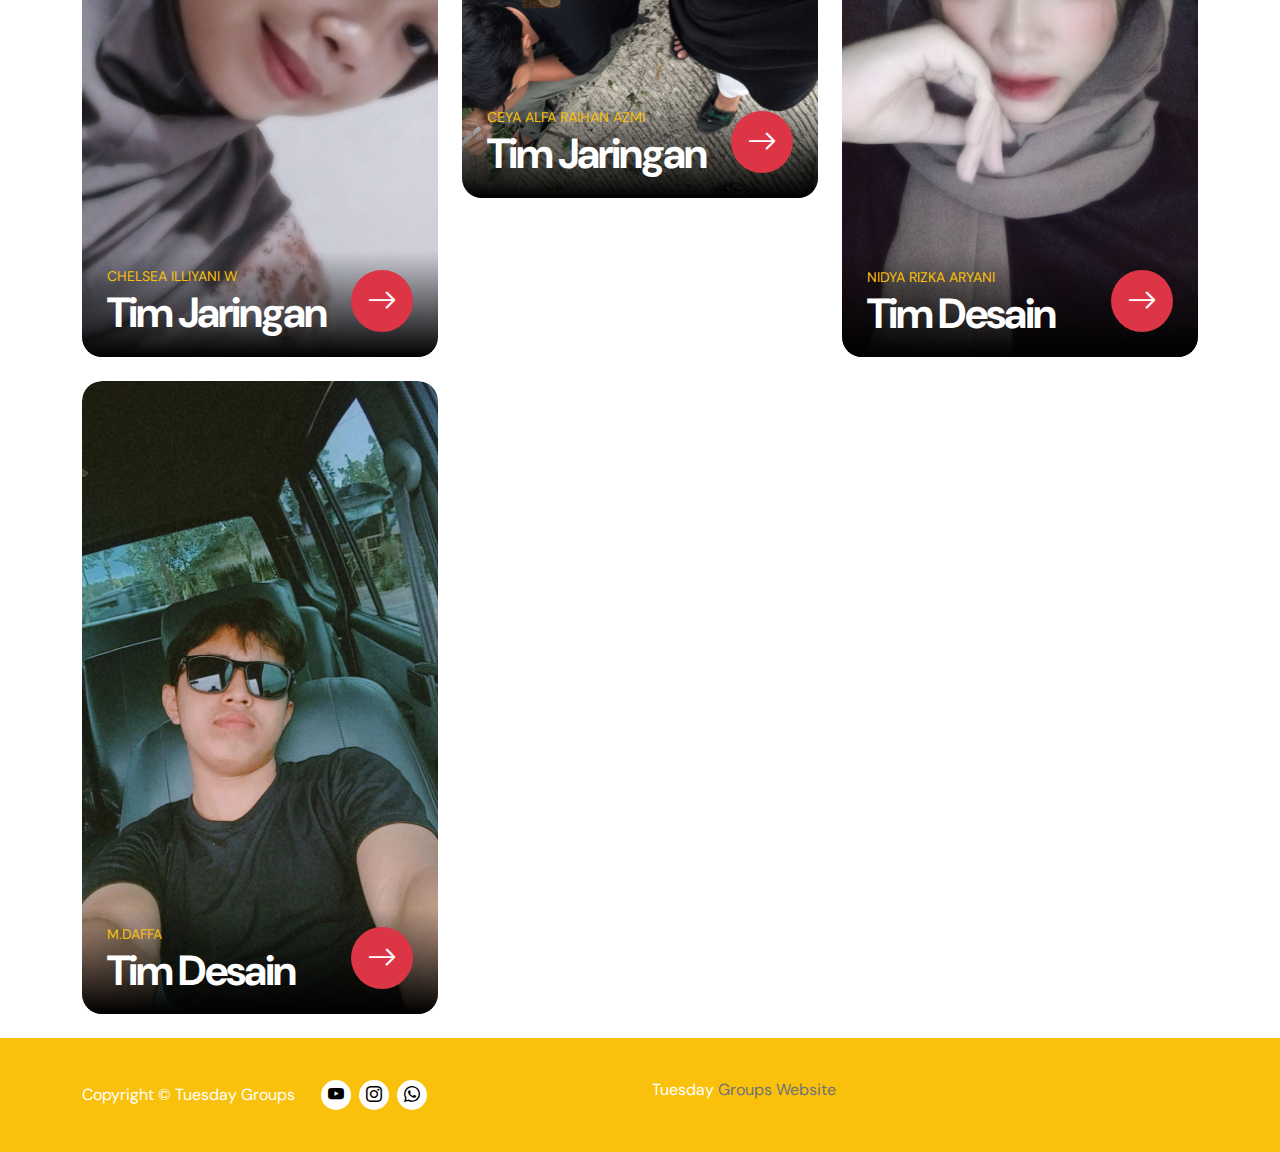
==== commit b83ce9fe: "change" ====
--- a/index.html
+++ b/index.html
@@ -93,7 +93,7 @@
                         </li>
 
                         <li class="nav-item">
-                            <a class="nav-link click-scroll" href="#section_3"><small class="small-title"><strong class="text-warning">03</strong></small> Anggota</a>
+                            <a class="nav-link click-scroll" href="#section_3"><small class="small-title"><strong class="text-warning">03</strong></small> Daftar Pustaka</a>
                         </li>
 
                         <li class="nav-item">
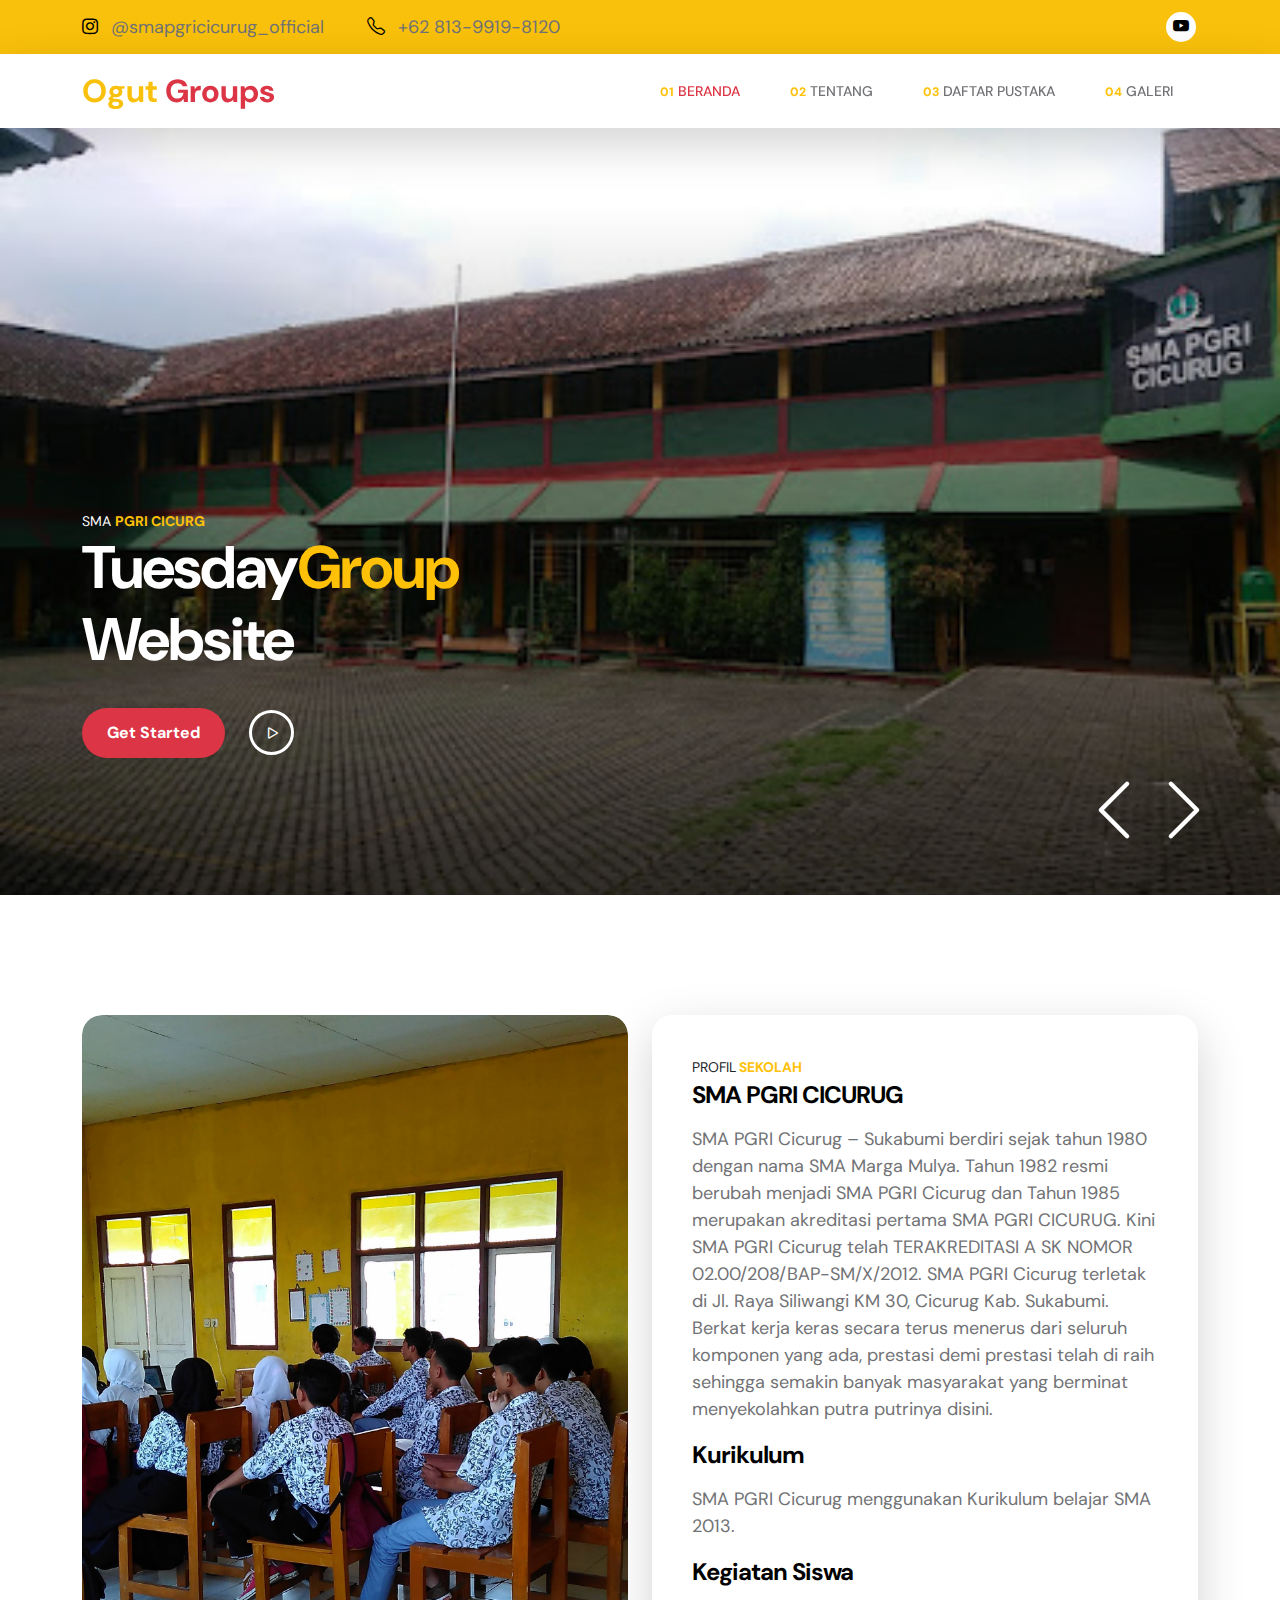
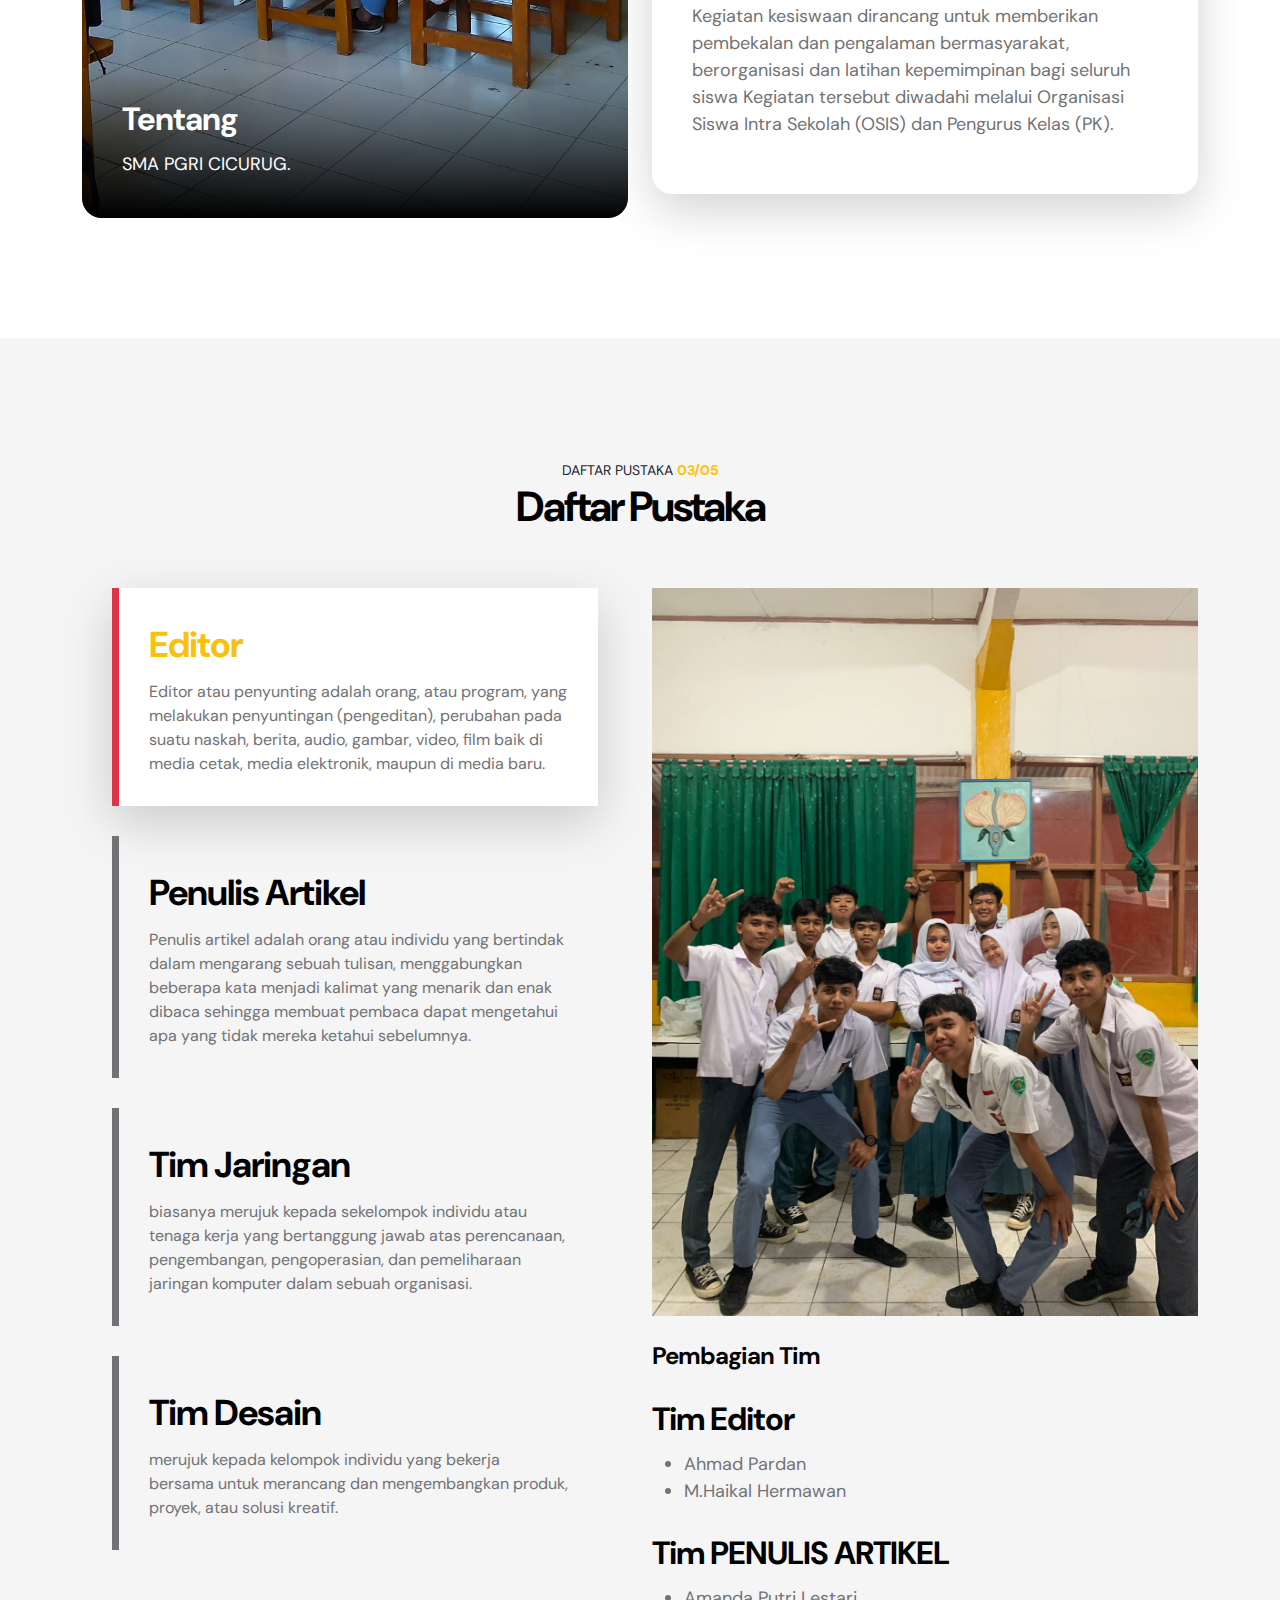
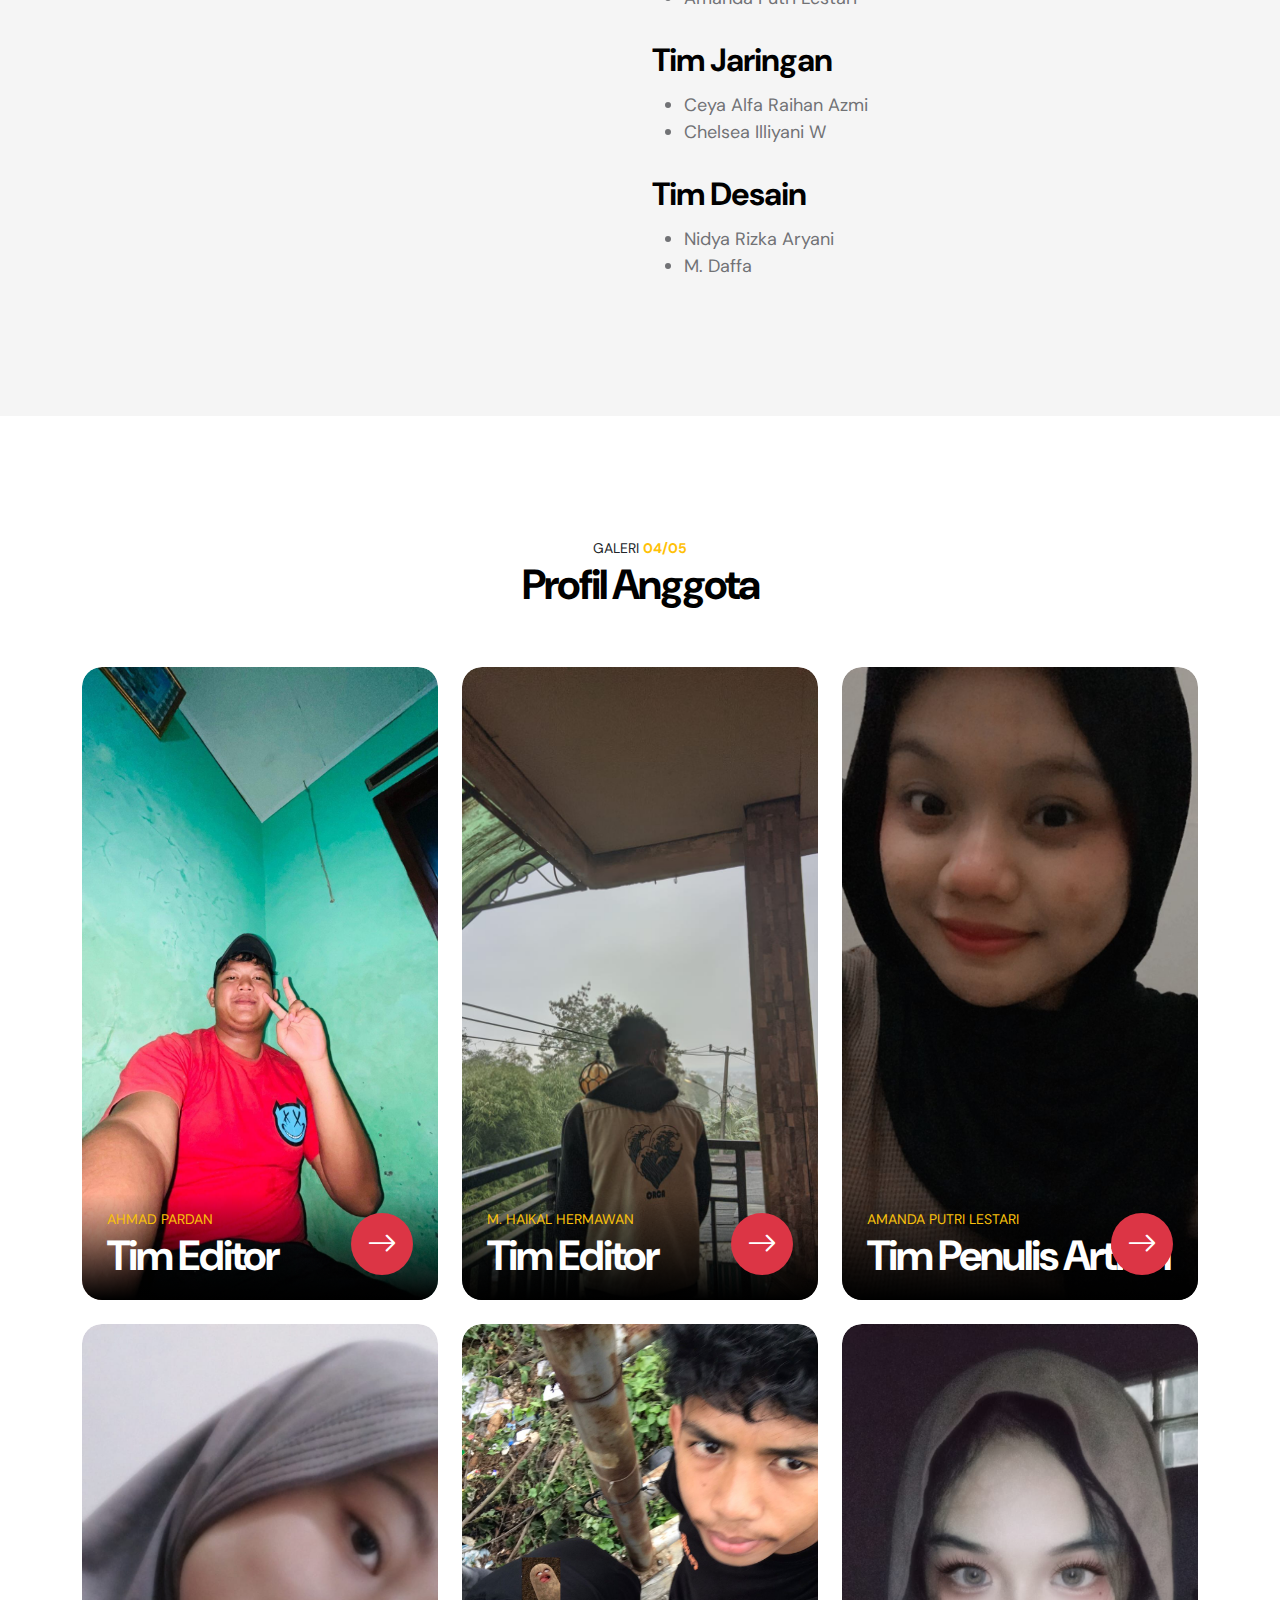
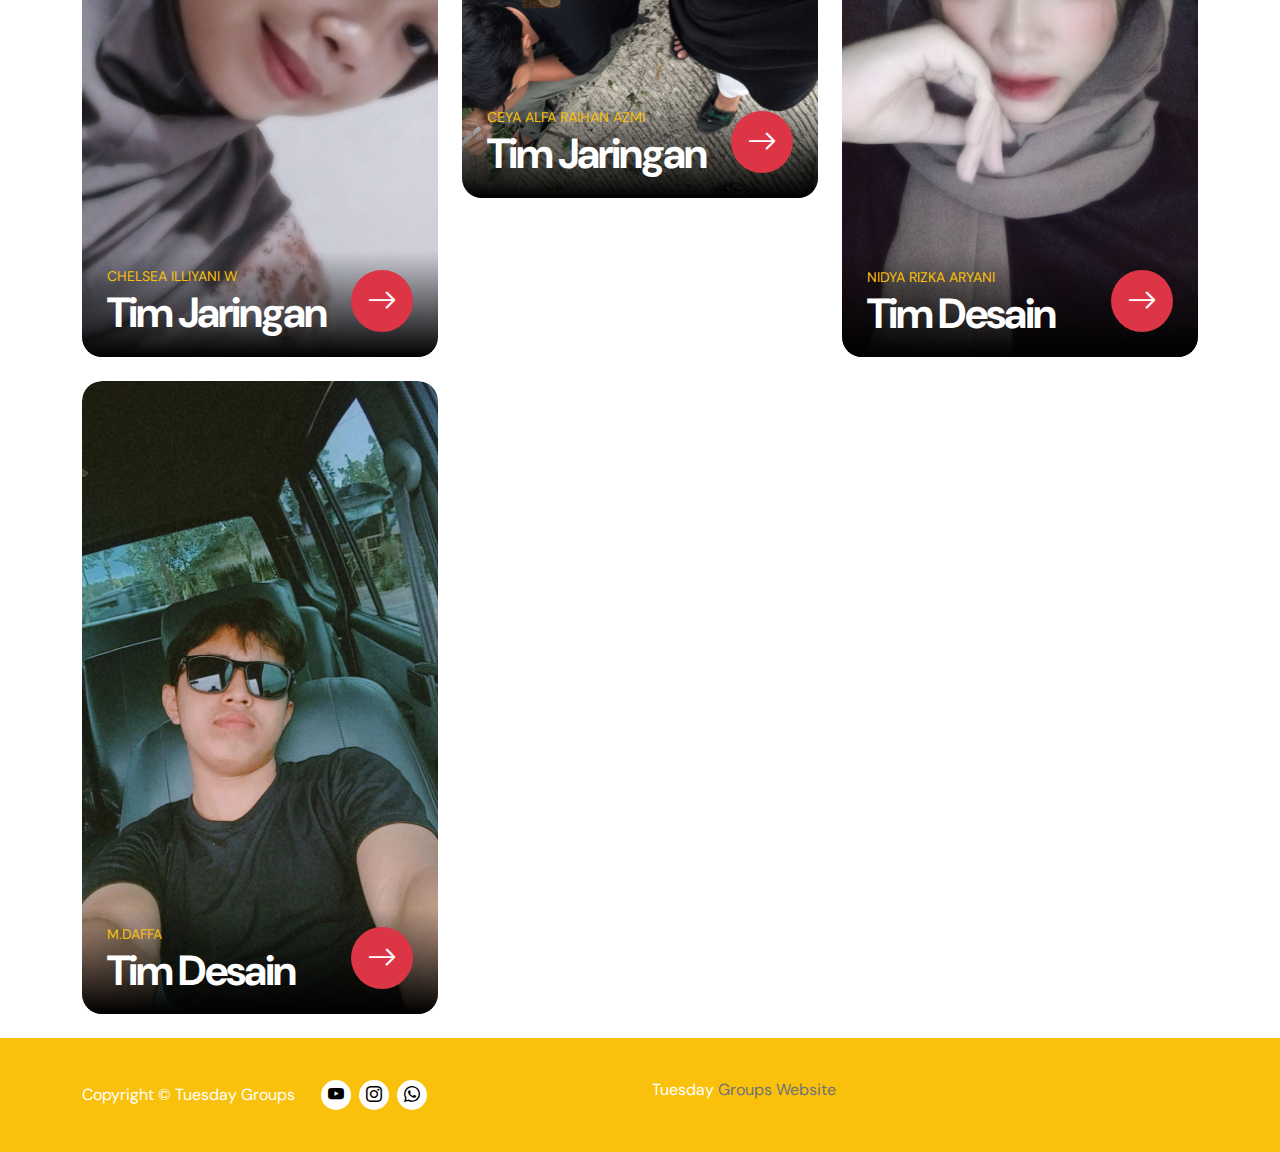
==== commit 266e79df: "add pictures and more" ====
--- a/index.html
+++ b/index.html
@@ -324,7 +324,7 @@
                         <div class="col-lg-4 col-12">
                             <div class="projects-thumb projects-thumb-small">
                                 <a href="amd-pardan.html">
-                                    <img src="images/anggota/amd-pardan.jpg" class="img-fluid projects-image" alt="">
+                                    <img src="images/anggota/pardan.jpg" class="img-fluid projects-image" alt="">
                                     
                                     <div class="projects-info">
                                         <div class="projects-title-wrap">
@@ -346,7 +346,7 @@
                         <div class="col-lg-4 col-12">
                             <div class="projects-thumb projects-thumb-small">
                                 <a href="haikal.html">
-                                    <img src="images/anggota/m haikal.jpg" class="img-fluid projects-image" alt="">
+                                    <img src="images/anggota/haikal.jpg" class="img-fluid projects-image" alt="">
                                     
                                     <div class="projects-info">
                                         <div class="projects-title-wrap">
@@ -499,7 +499,7 @@
                     </div>
                     
                     <div class="col-lg-6 col-12">
-                    	<p class="copyright-text mb-0 me-4">Tuesday <a href="https://www.tooplate.com/" target="_blank">Groups Website</a></p>
+                    	<p class="copyright-text mb-0 me-4">Tuesday <a href="https://wwwtuesday-groups-website.netlify.app/" target="_blank">Groups Website</a></p>
                     </div>
 
                 </div>
